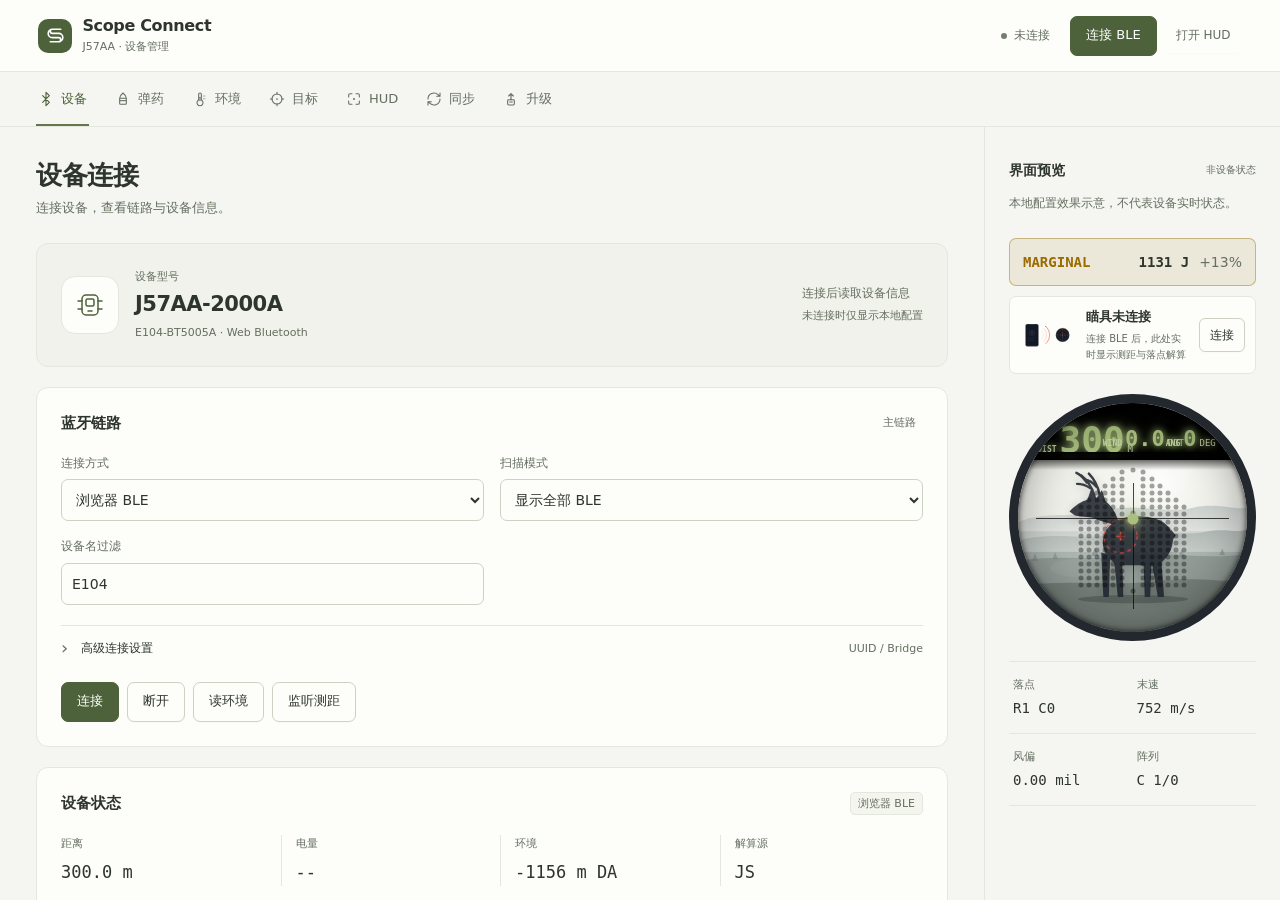
==== index.html @ 8d3eddae "[dsh] turn 283: 横幅生效了（错误直接显示在按钮上方）。再点一次确认能重复触发（手势修复的关键），然后跑回归： - 问: 动手 - 文件: src/adapters/web-blueto" ====
<!doctype html>
<html lang="zh-CN" data-theme="olive">
<head>
  <meta charset="utf-8">
  <meta name="viewport" content="width=device-width, initial-scale=1, viewport-fit=cover">
  <meta name="theme-color" content="#fdfdfa">
  <title>J57AA Scope Connect</title>
  <link rel="manifest" href="./manifest.webmanifest">
  <link rel="icon" type="image/svg+xml" href="./assets/icon.svg">
  <link rel="apple-touch-icon" href="./assets/icon-192.png">
  <link rel="stylesheet" href="./src/app.css?v=status-first-1">
  <link rel="stylesheet" href="./src/ui-refinement.css?v=inline-21">
  <link rel="stylesheet" href="./src/ui/mobile-screens.css?v=mobile-screen-05">
</head>
<body data-page="device">
  <div class="app-shell">
    <header class="topbar">
      <div class="brand-lockup">
        <span class="brand-symbol" aria-hidden="true"><svg viewBox="0 0 24 24" fill="none"><path d="M17 6H9a4 4 0 0 0 0 8h6a2 2 0 0 1 0 4H7M7 18h8a4 4 0 0 0 0-8H9a2 2 0 0 1 0-4h8" stroke="currentColor" stroke-width="1.6" stroke-linecap="round"/></svg></span>
        <div class="brand-block"><h1>Scope Connect</h1><span class="brand-kicker">J57AA · 设备管理</span></div>
      </div>

      <div class="top-status" aria-live="polite">
        <span class="status-dot" id="status-dot"></span>
        <span id="connection-label">未连接</span>
      </div>

      <div class="top-actions">
        <button class="btn primary" id="btn-connect" type="button">连接 BLE</button>
        <button class="btn compact" id="btn-open-hud" type="button">打开 HUD</button>
      </div>
    </header>

    <main class="app-layout">
      <nav class="flow-rail" aria-label="配置流程">
        <div class="rail-title">工作空间 <span>J57AA</span></div>
        <div class="step-list" id="step-list"></div>
        <div class="rail-footer"><span class="rail-footer-mark" aria-hidden="true">SC</span><div><strong>Scope Connect</strong><span>设备配置 · 浏览器直连</span></div></div>
      </nav>

      <section class="workspace" aria-label="配置工作区">
        <div class="workspace-head">
          <div>
            <span class="section-kicker" id="section-kicker">DEVICE</span>
            <h2 id="section-title">设备连接</h2>
            <p class="section-description" id="section-description">连接你的设备，从这里开始。</p>
          </div>
          <div class="profile-strip">
            <span class="profile-caption">当前配置</span>
            <select id="profile-select" aria-label="当前弹药 Profile"></select>
            <button class="btn compact" id="btn-new-profile" type="button">新建</button>
            <button class="btn compact" id="btn-save-profile" type="button">保存</button>
          </div>
        </div>

        <!-- ============ 设备 ============ -->
        <div class="section-panel active" data-panel="device">
          <div class="device-overview">
            <span class="device-symbol" aria-hidden="true"><svg viewBox="0 0 32 32" fill="none"><rect x="8" y="6" width="16" height="20" rx="4" stroke="currentColor" stroke-width="1.5"/><rect x="12" y="10" width="8" height="7" rx="1.5" stroke="currentColor" stroke-width="1.5"/><path d="M14 22h4M4 12h4m-4 8h4m16-8h4m-4 8h4" stroke="currentColor" stroke-width="1.5" stroke-linecap="round"/></svg></span>
            <div class="device-identity"><span class="eyebrow">设备型号</span><h3>J57AA-2000A</h3><p>E104-BT5005A · Web Bluetooth</p></div>
            <p class="device-local-note">连接后读取设备信息<br><span>未连接时仅显示本地配置</span></p>
          </div>

          <div class="field-band connection-panel">
            <div class="band-head">
              <h3>蓝牙链路</h3>
              <span class="source-pill live">主链路</span>
            </div>
            <div class="form-grid">
              <label>
                <span>连接方式</span>
                <select data-bind="connection.mode">
                  <option value="web-bluetooth">浏览器 BLE</option>
                  <option value="local-bridge">上位机 Bridge</option>
                </select>
              </label>
              <label>
                <span>扫描模式</span>
                <select data-bind="connection.scanMode">
                  <option value="all">显示全部 BLE</option>
                  <option value="name">只按设备名</option>
                  <option value="service">按服务 UUID</option>
                </select>
              </label>
              <label>
                <span>设备名过滤</span>
                <input data-bind="connection.namePrefix" type="text" spellcheck="false">
              </label>
            </div>
            <details class="connection-advanced" id="connection-advanced">
              <summary><span>高级连接设置</span><span class="details-hint">UUID / Bridge</span></summary>
              <p class="field-help">默认参数适用于当前设备；仅在确认配置不同后修改。</p>
              <div class="form-grid">
              <label>
                <span>Service UUID</span>
                <input data-bind="connection.serviceUuid" type="text" spellcheck="false">
              </label>
              <label>
                <span>Notify/RX UUID</span>
                <input data-bind="connection.rxUuid" type="text" spellcheck="false">
              </label>
              <label>
                <span>Write/TX UUID</span>
                <input data-bind="connection.txUuid" type="text" spellcheck="false">
              </label>
              <label>
                <span>Bridge 地址</span>
                <input data-bind="connection.bridgeBase" type="text" spellcheck="false">
              </label>
              </div>
            </details>
            <p class="conn-banner" id="conn-banner" role="status" aria-live="polite" hidden></p>
            <div class="action-row">
              <button class="btn primary" id="btn-connect-panel" type="button">连接</button>
              <button class="btn" id="btn-disconnect" type="button">断开</button>
              <button class="btn" id="btn-read-env" type="button">读环境</button>
              <button class="btn" id="btn-listen-range" type="button">监听测距</button>
            </div>
          </div>

          <div class="field-band">
            <div class="band-head">
              <h3>设备状态</h3>
              <span class="source-pill" id="adapter-label">未选择</span>
            </div>
            <div class="metric-grid">
              <div class="metric"><span>距离</span><strong id="metric-range">-- m</strong></div>
              <div class="metric"><span>电量</span><strong id="metric-battery">--</strong></div>
              <div class="metric"><span>环境</span><strong id="metric-env">手动</strong></div>
              <div class="metric"><span>解算源</span><strong id="metric-solver">JS</strong></div>
            </div>
          </div>
        </div>

        <!-- ============ 弹药 ============ -->
        <div class="section-panel" data-panel="profile">
          <div class="field-band">
            <div class="band-head">
              <h3>弹药 Profile</h3>
              <span class="source-pill manual">本地管理</span>
            </div>
            <div class="preset-row">
              <select id="ammo-preset" aria-label="常用弹种预设">
                <option value="">选择常用弹种</option>
              </select>
              <button class="btn compact" id="btn-delete-profile" type="button">删除</button>
              <button class="btn compact" id="btn-export-profile" type="button">导出</button>
              <label class="btn compact file-btn">
                导入
                <input id="import-profile" type="file" accept="application/json">
              </label>
            </div>
            <div class="profile-info" id="profile-info"></div>
            <div class="form-grid">
              <label><span>Profile 名称</span><input data-bind="profile.name" type="text"></label>
              <label><span>弹药/弹头</span><input data-bind="profile.ammo" type="text"></label>
              <label><span>弹道模型</span><select data-bind="profile.model"><option>G1</option><option>G2</option><option>GA</option><option>G5</option><option>G6</option><option>G7</option><option>G8</option><option>GL</option></select></label>
              <label><span>BC</span><input data-bind="profile.bc" data-number type="number" step="0.001" min="0.05"></label>
              <label><span>初速 m/s</span><input data-bind="profile.velocity_ms" data-number type="number" step="1" min="100"></label>
              <label><span>弹头重量 g</span><input data-bind="profile.bullet_weight_g" data-number type="number" step="0.01" min="0.5"></label>
              <label><span>镜高 mm</span><input data-bind="profile.baseline_mm" data-number type="number" step="1" min="0"></label>
              <label><span>归零距离 m</span><input data-bind="profile.zero_range_m" data-number type="number" step="5" min="25"></label>
              <label><span>SCI 最低能量 J</span><input data-bind="profile.min_energy_j" data-number type="number" step="50" min="0"></label>
            </div>
          </div>
        </div>

        <!-- ============ 环境 ============ -->
        <div class="section-panel" data-panel="environment">
          <div class="field-band">
            <div class="band-head">
              <h3>环境 / 传感器</h3>
              <span class="source-pill live">BMP388 / SHT40</span>
            </div>
            <div class="form-grid env-grid">
              <label><span>海拔 m</span><input data-bind="environment.altitude_m" data-number type="number" step="1"></label>
              <label><span>温度 C</span><input data-bind="environment.temp_c" data-number type="number" step="0.5"></label>
              <label><span>湿度 %</span><input data-bind="environment.humidity_pct" data-number type="number" step="1" min="0" max="100"></label>
              <label><span>气压 Pa</span><input data-bind="environment.pressure_pa" data-number type="number" step="10"></label>
            </div>
            <div class="action-row">
              <button class="btn primary" id="btn-read-env-panel" type="button">从瞄具读取</button>
              <button class="btn" id="btn-reset-env" type="button">标准大气</button>
            </div>
          </div>
        </div>

        <!-- ============ 目标 ============ -->
        <div class="section-panel" data-panel="target">
          <div class="field-band">
            <div class="band-head">
              <h3>目标 / Shotcall</h3>
              <span class="source-pill manual">现场输入</span>
            </div>
            <div class="form-grid">
              <label>
                <span>目标类型</span>
                <select data-bind="target.type">
                  <option value="deer">鹿</option>
                  <option value="sheep">羊</option>
                  <option value="boar">野猪</option>
                  <option value="steel">钢靶</option>
                </select>
              </label>
              <label>
                <span>姿态</span>
                <select data-bind="target.pose">
                  <option value="broadside">侧身</option>
                  <option value="quartering">斜侧</option>
                  <option value="frontal">正面</option>
                </select>
              </label>
              <label><span>目标宽度 m</span><input data-bind="target.width_m" data-number type="number" step="0.05" min="0.1"></label>
              <label><span>SCI 最低能量 J</span><input data-bind="profile.min_energy_j" data-number type="number" step="50" min="0"></label>
              <label><span>测距 m</span><input data-bind="target.range_m" data-number type="number" step="1" min="5"></label>
              <label><span>射角 deg</span><input data-bind="target.angle_deg" data-number type="number" step="1" min="-60" max="60"></label>
              <label><span>横风 m/s</span><input data-bind="target.cross_wind_ms" data-number type="number" step="0.1"></label>
              <label><span>纵风 m/s</span><input data-bind="target.head_wind_ms" data-number type="number" step="0.1"></label>
              <label><span>倍率 x</span><input data-bind="hud.zoom_x" data-number type="number" step="1" min="4" max="20"></label>
            </div>
            <div class="range-stack">
              <label><span>测距</span><input data-bind="target.range_m" data-number type="range" min="5" max="2000" step="5"></label>
              <label><span>倍率</span><input data-bind="hud.zoom_x" data-number type="range" min="4" max="20" step="1"></label>
              <label><span>横风</span><input data-bind="target.cross_wind_ms" data-number type="range" min="-20" max="20" step="0.5"></label>
            </div>
          </div>
        </div>

        <!-- ============ HUD ============ -->
        <div class="section-panel" data-panel="hud">
          <div class="field-band">
            <div class="band-head">
              <h3>HUD 分区</h3>
              <span class="source-pill manual">最多 10 区</span>
            </div>
            <div class="toggle-grid" id="hud-zone-toggles"></div>
            <div class="form-grid small-grid">
              <label><span>单位</span><select data-bind="hud.units"><option value="metric">公制</option><option value="imperial">英制</option></select></label>
              <label><span>DIST/WIND 互换</span><select data-bind="hud.swapRangeWind"><option value="false">关闭</option><option value="true">开启</option></select></label>
              <label><span>最小阵列距离 m</span><input data-bind="hud.reticle_min_range_m" data-number type="number" step="10"></label>
              <label><span>最大阵列距离 m</span><input data-bind="hud.reticle_max_range_m" data-number type="number" step="10"></label>
              <label><span>10x 每行 mil</span><input data-bind="hud.reticle_mil_per_row_at_10x" data-number type="number" step="0.01"></label>
              <label><span>阵列行数</span><input data-bind="hud.reticle_rows" data-number type="number" step="1"></label>
              <label><span>界面主题</span>
                <select id="theme-select">
                  <option value="olive">卡其·军绿</option>
                  <option value="light">亮白·深蓝</option>
                  <option value="graphite">亮白·石墨</option>
                  <option value="teal">浅灰·青绿</option>
                  <option value="warm">米白·猎橙</option>
                  <option value="red">战术红（深色）</option>
                  <option value="nv">夜视绿（深色）</option>
                  <option value="cyan">科技青（深色）</option>
                  <option value="amber">猎场琥珀（深色）</option>
                </select>
              </label>
            </div>
          </div>
        </div>

        <!-- ============ 同步 ============ -->
        <div class="section-panel" data-panel="sync">
          <div class="field-band">
            <div class="band-head">
              <h3>弹道算法验证</h3>
              <span class="source-pill live">py-ballisticcalc 2.2.10</span>
            </div>
            <div class="validation-grid">
              <div>
                <strong>1. 参考表</strong>
                <span>用开源 3DoF 库生成 golden table：drop、wind、TOF、末速、能量。</span>
              </div>
              <div>
                <strong>2. 固件回归</strong>
                <span>同一输入喂给固件 C，允许误差按距离分档，超过阈值必须查模型/单位。</span>
              </div>
              <div>
                <strong>3. 靶场校准</strong>
                <span>实测初速、镜高、归零、100-800m 靶纸落点，反校 BC/初速。</span>
              </div>
              <div>
                <strong>4. HUD 验收</strong>
                <span>确认阵列行列、红点位置、NO SHOT X、TOO FAR/ZOOM OUT 和能量阈值一致。</span>
              </div>
            </div>
            <div class="validation-note">
              当前网页 JS 是交互预览解算，不作为最终认证。2000m 需选择 .375/.408/.50 等 ELR Profile，并使用 ELR 阵列参数；正式判定以 py-ballisticcalc 参考表、固件 C 输出和实测靶纸三方闭环为准。
            </div>
          </div>
          <div class="field-band">
            <div class="band-head">
              <h3>同步 DOPE</h3>
              <span class="source-pill pending">固件写入命令待定</span>
            </div>
            <div class="sync-summary" id="sync-summary"></div>
            <div class="action-row">
              <button class="btn primary" id="btn-sync-profile" type="button">同步到瞄具</button>
              <button class="btn" id="btn-solve-device" type="button">设备解算</button>
              <button class="btn" id="btn-solve-local" type="button">本地 C 校验</button>
            </div>
          </div>
          <div class="field-band">
            <div class="band-head">
              <h3>日志</h3>
              <button class="btn compact" id="btn-clear-log" type="button">清空</button>
            </div>
            <div class="log-box" id="log-box"></div>
          </div>
        </div>
        <!-- ============ 升级 ============ -->
        <div class="section-panel" data-panel="upgrade">
          <div class="ota-intro"><span class="ota-intro-badge"><svg aria-hidden="true"><use href="#i-upgrade"/></svg>尚未真机验收</span><p>W515 主控与 N32 副板 APP 均可升级；副板经主控代理通道。</p></div>
          <div class="ota-console">
          <div class="ota-page-title"><strong>固件升级</strong><span>先检测双板，再选固件确认</span></div>
          <div class="ota-targetbar">
            <span class="ota-tb-label">升级对象</span>
            <div class="ota-target-row">
              <label class="ota-target selected" id="ota-target-w515">
                <input type="radio" name="ota-target" value="w515" checked>
                <strong>W515 主控</strong>
                <span>App / Boot</span>
              </label>
              <label class="ota-target" id="ota-target-n32">
                <input type="radio" name="ota-target" value="n32">
                <strong>N32 测距板</strong>
                <span>经主控代理</span>
              </label>
            </div>
            <span class="ota-tb-hint" id="ota-target-hint">主控板 App/Boot</span>
            <div class="ota-probe-row">
              <button class="btn primary" id="ota-query-status" type="button"><svg aria-hidden="true"><use href="#i-sync"/></svg>检测双板状态</button>
              <label class="ota-scope"><span>对象</span><select id="ota-probe-scope">
                <option value="both" selected>双板</option>
                <option value="main">仅主控</option>
                <option value="slave">仅副板(信息)</option>
              </select></label>
            </div>
          </div>
          <div class="ota-cards" aria-live="polite">
            <section class="ota-upgrade-card" id="ota-device-card" data-target="w515">
              <div class="ota-card-head">
                <span class="ota-card-label">当前设备</span>
                <strong id="ota-main-mode" class="ota-mode-badge ota-dev-only" data-dev="w515">未检测</strong>
                <strong id="ota-slave-mode" class="ota-mode-badge ota-dev-only" data-dev="n32">未检测</strong>
              </div>
              <div class="ota-dev-fields" data-dev="w515">
                <div class="ota-dev-hero">
                  <div class="ota-card-model" id="ota-main-model">--</div>
                  <div class="ota-card-vers" id="ota-main-vers" hidden></div>
                  <p class="ota-card-id" id="ota-main-info">等待主控身份与地址信息</p>
                </div>
                <div class="ota-card-footer"><span>Boot<b id="ota-main-boot">--</b></span><span>APP 大小<b id="ota-main-size">--</b></span><span>APP CRC<b id="ota-main-crc">--</b></span></div>
              </div>
              <div class="ota-dev-fields" data-dev="n32">
                <div class="ota-dev-hero">
                  <div class="ota-card-model" id="ota-slave-model">--</div>
                  <div class="ota-card-vers" id="ota-slave-vers" hidden></div>
                  <p class="ota-card-id" id="ota-slave-info">等待副板自身应答</p>
                </div>
                <div class="ota-card-footer"><span>Boot<b id="ota-slave-boot">--</b></span><span>APP 大小<b id="ota-slave-size">--</b></span><span>APP CRC<b id="ota-slave-crc">--</b></span></div>
              </div>
            </section>
            <div class="ota-card-arrow">→</div>
            <section class="ota-upgrade-card ota-fw-card">
              <div class="ota-card-head">
                <span class="ota-card-label">目标固件</span>
                <button class="ota-online-open" id="ota-online-open" type="button">在线固件库</button>
              </div>
              <div class="ota-file-row">
                <label class="ota-file-btn ota-dropzone" id="ota-dropzone">
                  <span class="ota-drop-icon">↑</span>
                  <strong>点击选择或拖入固件</strong>
                  <span>.bin / .hex · 本地文件</span>
                  <input id="ota-firmware-file" type="file" accept=".bin,.hex">
                </label>
                <div class="ota-fw-hero" id="ota-fw-hero" hidden>
                  <div class="ota-fw-name" id="ota-fw-name">--</div>
                  <div class="ota-card-vers"><span class="ver-pill"><span class="k">目标版本</span><b id="ota-fw-version">--</b></span></div>
                  <p class="ota-file-meta" id="ota-file-meta"></p>
                  <label class="ota-reselect" for="ota-firmware-file">重新选择本地文件</label>
                </div>
              </div>
              <div class="ota-card-footer"><span>目标<b id="ota-fw-target">--</b></span><span>大小<b id="ota-fw-size">--</b></span><span>CRC<b id="ota-fw-crc">--</b></span></div>
              <dialog class="ota-online-dialog" id="ota-online-dialog" aria-labelledby="ota-online-title">
                <div class="ota-dialog-head">
                  <div><strong id="ota-online-title">在线固件库</strong><span>选择后自动回填目标固件</span></div>
                  <button class="ota-dialog-close" id="ota-online-close" type="button" aria-label="关闭">×</button>
                </div>
                <div class="ota-dialog-tools"><span>官方清单 · SHA-256 核验</span><button class="btn compact" id="ota-online-refresh" type="button">刷新清单</button></div>
                <div class="ota-online-list" id="ota-online-list"><span class="ota-online-empty">加载中…</span></div>
              </dialog>
            </section>
          </div>
          <div class="ota-version-compare" id="ota-version-compare" hidden></div>
          <p class="ota-route-summary">代理通道 <strong id="ota-proxy-state">未检测</strong><span id="ota-state-time">尚无有效状态</span></p>
          <details class="transfer-details" id="ota-transfer-details" open>
            <summary>传输与校验参数<span>流式窗口核对</span></summary>
            <div class="form-grid small-grid">
              <label><span>传输档位</span><select id="ota-preset">
                <option value="fast" selected>快 · 180B / 间隔4ms（默认）</option>
                <option value="steady">稳 · 180B / 间隔25ms（断链保守）</option>
                <option value="custom">自定义</option>
              </select></label>
              <label><span>写入校验</span><input type="text" value="窗口核对 + CRC + APP 回应确认" disabled></label>
            </div>
            <div class="form-grid small-grid" id="ota-tuning-custom" style="display:none">
              <label><span>数据块(40-224B)</span><input type="number" id="ota-tuning-chunk" min="40" max="224" step="4" value="180"></label>
              <label><span>窗口(1-64包)</span><input type="number" id="ota-tuning-window" min="1" max="64" step="1" value="16"></label>
              <label><span>包间隔(0-200ms)</span><input type="number" id="ota-tuning-gap" min="0" max="200" step="1" value="25"></label>
              <label><span>GATT分片(20-244B)</span><input type="number" id="ota-tuning-gatt" min="20" max="244" step="1" value="244"></label>
              <label><span>RAW空闲(500-30000ms)</span><input type="number" id="ota-tuning-rawidle" min="500" max="30000" step="100" value="2000"></label>
              <label><span>代理总时长(10-900s)</span><input type="number" id="ota-tuning-total" min="10000" max="900000" step="1000" value="300000"></label>
              <label><span>代理空闲(1-300s)</span><input type="number" id="ota-tuning-proxyidle" min="1000" max="300000" step="100" value="5000"></label>
            </div>
          </details>
          <label class="ota-check" id="ota-main-only-row" hidden><input type="checkbox" id="ota-main-only">副板状态未确认；我已查看原因，仅恢复 W515 主控 APP</label>
          <p class="ota-notice">仅支持匹配的固件；请保持稳定供电、亮屏、页面前台。失败不自动重发擦写。</p>
          </div>

          <div class="field-band" id="ota-progress-band" style="display:none">
            <div class="band-head">
              <h3>升级进度</h3>
              <span class="source-pill pending" id="ota-stage-label">待开始</span>
            </div>
            <div class="ota-stage-list" id="ota-stage-list"></div>
            <div class="ota-progress-bar"><div class="ota-progress-fill" id="ota-progress-fill"></div></div>
            <div class="ota-stats">
              <div><span>进度</span><strong id="ota-stat-progress">0%</strong></div>
              <div><span>速度</span><strong id="ota-stat-speed">-- B/s</strong></div>
              <div><span>包</span><strong id="ota-stat-packets">--/--</strong></div>
              <div><span>档位</span><strong id="ota-stat-mode">--</strong></div>
              <div><span>耗时</span><strong id="ota-stat-elapsed">--</strong></div>
            </div>
          </div>

          <section class="ota-dock" aria-label="升级确认区">
            <div class="dock-heading"><span class="step-number" aria-hidden="true">03</span><div><h3>确认与执行</h3><p class="ota-notice" id="ota-gate-reason" role="status">第一步：检测主控与副板状态</p></div></div>
            <div class="action-row">
              <label class="btn" for="ota-firmware-file" style="cursor:pointer">📁 选择固件</label>
              <button class="btn primary" id="ota-start" type="button" disabled>确认并升级主控</button>
              <button class="btn" id="ota-abort" type="button" disabled>中止</button>
            </div>
          </section>
          <p class="ota-feedback" id="ota-feedback" role="status" aria-live="polite" hidden></p>
          <details class="field-band ota-log-panel" id="ota-log-details">
            <summary>操作日志<span>检测、校验与升级记录</span></summary>
            <div class="ota-log-tools"><button class="btn compact" id="ota-clear-log" type="button">清空</button></div>
            <div class="log-box ota-log" id="ota-log-box"></div>
          </details>
        </div>
      </section>

      <aside class="preview-rail" aria-label="瞄具预览" data-expanded="false">
        <div class="preview-heading"><div><span class="hero-eyebrow">VISUAL PREVIEW</span><h3>界面预览</h3></div><button class="btn compact" id="btn-preview-toggle" type="button" aria-expanded="false" aria-controls="preview-content">展开预览</button><span class="preview-desktop-label">非设备状态</span></div>
        <div id="preview-content">
        <p class="preview-disclaimer">本地配置效果示意，不代表设备实时状态。</p>
        <div class="solve-strip" id="solve-strip">
          <span id="shot-state">WAIT</span>
          <strong id="shot-energy">-- J</strong>
          <em id="shot-margin">--</em>
        </div>

        <div class="connect-hint" id="connect-hint">
          <img src="./assets/empty-connect.svg?v=status-first-1" alt="">
          <div>
            <strong>瞄具未连接</strong>
            <span>连接 BLE 后，此处实时显示测距与落点解算</span>
          </div>
          <button class="btn compact" id="btn-hint-connect" type="button">连接</button>
        </div>

        <div class="scope-preview">
          <div class="scope-hud-top" id="preview-hud-top">
            <div class="hud-cell primary"><span id="hud-primary-label">DIST</span><strong id="hud-primary-value">--</strong><em id="hud-primary-unit">M</em></div>
            <div class="hud-cell"><span id="hud-secondary-label">WIND</span><strong id="hud-secondary-value">--</strong><em id="hud-secondary-unit">DOT</em></div>
            <div class="hud-cell"><span>ANG</span><strong id="hud-angle">0</strong><em>DEG</em></div>
          </div>

          <div class="target-shape target-deer" id="preview-target">
            <img id="target-img" src="./assets/targets/deer.svg?v=status-first-1" alt="">
          </div>

          <div class="reticle-cross horizontal"></div>
          <div class="reticle-cross vertical"></div>
          <div class="reticle-dots" id="reticle-dots"></div>
          <div class="aim-dot" id="aim-dot"></div>
          <div class="shot-x" id="shot-x">X</div>
          <div class="hud-fault" id="hud-fault"></div>
        </div>

        <div class="preview-metrics">
          <div><span>落点</span><strong id="metric-aim">--</strong></div>
          <div><span>末速</span><strong id="metric-velocity">-- m/s</strong></div>
          <div><span>风偏</span><strong id="metric-windage">-- mil</strong></div>
          <div><span>阵列</span><strong id="metric-reticle">--</strong></div>
        </div>
        </div>
      </aside>
    </main>

    <nav class="mobile-tabs" id="mobile-tabs" aria-label="移动端导航"></nav>
  </div>

  <!-- ============ SVG 符号库（currentColor / 主题变量驱动） ============ -->
  <svg width="0" height="0" style="position:absolute" aria-hidden="true">
    <defs>
      <filter id="dglow" x="-80%" y="-80%" width="260%" height="260%">
        <feGaussianBlur stdDeviation="1.4" result="b"/>
        <feMerge><feMergeNode in="b"/><feMergeNode in="SourceGraphic"/></feMerge>
      </filter>
      <symbol id="sym-logo" viewBox="0 0 48 48">
        <circle cx="24" cy="24" r="20" fill="none" stroke="currentColor" stroke-width="1.6" opacity=".92"/>
        <path d="M24 4 A20 20 0 0 1 41.3 14" fill="none" stroke="var(--accent)" stroke-width="2.6" stroke-linecap="round" filter="url(#dglow)"/>
        <circle cx="24" cy="24" r="14.5" fill="none" stroke="currentColor" stroke-width=".8" opacity=".32"/>
        <path d="M24 2.8v3.4M24 41.8v3.4M2.8 24h3.4M41.8 24h3.4" stroke="currentColor" stroke-width="1.2" opacity=".55"/>
        <path d="M9.9 9.9l1.8 1.8M36.3 36.3l1.8 1.8M38.1 9.9l-1.8 1.8M11.7 36.3l-1.8 1.8" stroke="currentColor" stroke-width=".9" opacity=".3"/>
        <path d="M24 10.5v6.5M24 31v6.5M10.5 24h6.5M31 24h6.5" stroke="currentColor" stroke-width="1.3" opacity=".85"/>
        <circle cx="24" cy="24" r="2.6" fill="var(--accent-hot)" filter="url(#dglow)"/>
      </symbol>
      <symbol id="i-device" viewBox="0 0 24 24">
        <path d="m7 7 10 10-5 5V2l5 5L7 17" fill="none" stroke="currentColor" stroke-width="1.7" stroke-linecap="round" stroke-linejoin="round"/>
      </symbol>
      <symbol id="i-profile" viewBox="0 0 24 24">
        <rect x="7" y="11" width="10" height="9" rx="1.2" fill="none" stroke="currentColor" stroke-width="1.6"/>
        <path d="M7 11c0-3 2-5.6 5-8 3 2.4 5 5 5 8" fill="none" stroke="currentColor" stroke-width="1.6" stroke-linecap="round" stroke-linejoin="round"/>
        <path d="M7 14.5h10" fill="none" stroke="currentColor" stroke-width="1.6"/>
      </symbol>
      <symbol id="i-environment" viewBox="0 0 24 24">
        <path d="M10 5a2 2 0 0 1 4 0v8.5a4.5 4.5 0 1 1-4 0Z" fill="none" stroke="currentColor" stroke-width="1.6" stroke-linecap="round"/>
        <path d="M12 9.5v5" fill="none" stroke="currentColor" stroke-width="1.6" stroke-linecap="round"/>
        <path d="M17 7.5h2.5M17 11.5h2.5" fill="none" stroke="currentColor" stroke-width="1.6" opacity=".55" stroke-linecap="round"/>
      </symbol>
      <symbol id="i-target" viewBox="0 0 24 24">
        <circle cx="12" cy="12" r="7.5" fill="none" stroke="currentColor" stroke-width="1.6"/>
        <path d="M12 2v3M12 19v3M2 12h3M19 12h3" fill="none" stroke="currentColor" stroke-width="1.6" stroke-linecap="round"/>
        <circle cx="12" cy="12" r="1.3" fill="currentColor"/>
      </symbol>
      <symbol id="i-hud" viewBox="0 0 24 24">
        <path d="M4 9V6a2 2 0 0 1 2-2h3M15 4h3a2 2 0 0 1 2 2v3M20 15v3a2 2 0 0 1-2 2h-3M9 20H6a2 2 0 0 1-2-2v-3" fill="none" stroke="currentColor" stroke-width="1.6" stroke-linecap="round" stroke-linejoin="round"/>
        <circle cx="12" cy="12" r="1.5" fill="currentColor"/>
      </symbol>
      <symbol id="i-sync" viewBox="0 0 24 24">
        <path d="M3 12a9 9 0 0 1 15-6.7L21 8M21 3v5h-5M21 12a9 9 0 0 1-15 6.7L3 16M3 21v-5h5" fill="none" stroke="currentColor" stroke-width="1.6" stroke-linecap="round" stroke-linejoin="round"/>
      </symbol>
      <symbol id="i-upgrade" viewBox="0 0 24 24">
        <rect x="7" y="13" width="10" height="8" rx="1.4" fill="none" stroke="currentColor" stroke-width="1.6"/>
        <path d="M12 13V4M8.5 7.5 12 4l3.5 3.5" fill="none" stroke="currentColor" stroke-width="1.7" stroke-linecap="round" stroke-linejoin="round"/>
        <path d="M10 16.5h4" stroke="currentColor" stroke-width="1.6" stroke-linecap="round"/>
      </symbol>
    </defs>
  </svg>

  <script>
    // ===== 主题切换（独立于 App 逻辑，记忆 + 移动端浏览器栏变色）=====
    (function () {
      var map = {
        olive: "#fdfdfa", light: "#eef1f5", graphite: "#f4f5f7", teal: "#ecf2f1", warm: "#faf6f0",
        red: "#07090d", nv: "#040906", cyan: "#05080f", amber: "#0b0805"
      };
      var root = document.documentElement;
      var meta = document.querySelector('meta[name="theme-color"]');
      function apply(t) {
        if (!map[t]) t = "olive";
        root.dataset.theme = t;
        if (meta) meta.content = map[t];
        var sel = document.getElementById("theme-select");
        if (sel) sel.value = t;
        try { localStorage.setItem("app-theme", t); } catch (e) {}
      }
      var saved = "olive";
      try { saved = localStorage.getItem("app-theme") || "olive"; } catch (e) {}
      apply(saved);
      document.addEventListener("change", function (ev) {
        if (ev.target && ev.target.id === "theme-select") apply(ev.target.value);
      });
    })();
  </script>
  <script type="module" src="./src/app.js?v=ui6-11"></script>
</body>
</html>
---- src/app.css ----
/* ============================================================
   J57AA Scope Connect · v3 响应式 UI
   默认主题：卡其·军绿（olive）· 9 主题可切换
   ============================================================ */

/* ============ 主题调色板 ============ */
:root {
  color-scheme: light;
  --mono: Consolas, "Cascadia Mono", monospace;
  --ok: #2f7d3f; --warn: #9a6b00;
  --radius: 14px;
}
[data-theme="olive"] {
  --bg: #f0efe6; --tint: rgba(107,125,79,.06);
  --panel: #fbfbf6; --card: #fbfbf6; --card2: #f2f1e8;
  --line: rgba(50,52,30,.10); --line2: rgba(50,52,30,.18);
  --text: #23261a; --muted: #5f6650; --dim: #9aa08a;
  --accent: #6b7d4f; --accent-hot: #7d9160; --accent-deep: #4c5a36;
  --accent-soft: rgba(107,125,79,.10); --accent-line: rgba(107,125,79,.45);
  --hud: #a9c07e;
  --ok: #2f7d3f; --warn: #9a6b00;
}
[data-theme="light"] {
  --bg: #eef1f5; --tint: rgba(31,94,255,.05);
  --panel: #ffffff; --card: #ffffff; --card2: #f6f8fb;
  --line: rgba(18,30,50,.10); --line2: rgba(18,30,50,.18);
  --text: #17202e; --muted: #5c6b80; --dim: #93a0b3;
  --accent: #1f5eff; --accent-hot: #3d7bff; --accent-deep: #123eb8;
  --accent-soft: rgba(31,94,255,.08); --accent-line: rgba(31,94,255,.4);
  --hud: #3d7bff;
  --ok: #14953f; --warn: #b87500;
}
[data-theme="graphite"] {
  --bg: #f4f5f7; --tint: rgba(20,24,32,.04);
  --panel: #ffffff; --card: #ffffff; --card2: #f4f5f8;
  --line: rgba(20,24,32,.10); --line2: rgba(20,24,32,.20);
  --text: #171a20; --muted: #565e6c; --dim: #9aa1ad;
  --accent: #20242c; --accent-hot: #3a4150; --accent-deep: #14171e;
  --accent-soft: rgba(32,36,44,.07); --accent-line: rgba(32,36,44,.45);
  --hud: #e8ebf2;
  --ok: #14953f; --warn: #b87500;
}
[data-theme="teal"] {
  --bg: #ecf2f1; --tint: rgba(13,148,136,.05);
  --panel: #ffffff; --card: #ffffff; --card2: #f2f7f6;
  --line: rgba(10,40,36,.10); --line2: rgba(10,40,36,.18);
  --text: #12211e; --muted: #52706a; --dim: #90a5a0;
  --accent: #0d9488; --accent-hot: #14b8a6; --accent-deep: #0b6b62;
  --accent-soft: rgba(13,148,136,.09); --accent-line: rgba(13,148,136,.42);
  --hud: #2dd4bf;
  --ok: #14953f; --warn: #b87500;
}
[data-theme="warm"] {
  --bg: #faf6f0; --tint: rgba(232,102,44,.05);
  --panel: #fffefd; --card: #fffefd; --card2: #f7f0e6;
  --line: rgba(60,40,20,.10); --line2: rgba(60,40,20,.18);
  --text: #241c12; --muted: #6f6455; --dim: #a89c8a;
  --accent: #e8662c; --accent-hot: #f07a3e; --accent-deep: #b34a17;
  --accent-soft: rgba(232,102,44,.09); --accent-line: rgba(232,102,44,.42);
  --hud: #ff8a4d;
  --ok: #14953f; --warn: #a86200;
}
[data-theme="red"] {
  --bg: #07090d; --tint: rgba(232,69,60,.06);
  --panel: #0d1118; --card: #10151d; --card2: #141b25;
  --line: rgba(255,255,255,.09); --line2: rgba(255,255,255,.16);
  --text: #e7ebf2; --muted: #8792a3; --dim: #596575;
  --accent: #e8453c; --accent-hot: #ff5040; --accent-deep: #c5261d;
  --accent-soft: rgba(232,69,60,.11); --accent-line: rgba(232,69,60,.45);
  --hud: #ff5040;
  --ok: #22c55e; --warn: #f59e0b;
}
[data-theme="nv"] {
  --bg: #040906; --tint: rgba(0,255,150,.05);
  --panel: #08120c; --card: #0a1610; --card2: #0e1c14;
  --line: rgba(140,255,200,.10); --line2: rgba(140,255,200,.18);
  --text: #e9f6ee; --muted: #86a897; --dim: #4e6a5b;
  --accent: #00e589; --accent-hot: #4dffb0; --accent-deep: #008f56;
  --accent-soft: rgba(0,229,137,.10); --accent-line: rgba(0,229,137,.45);
  --hud: #4dffb0;
  --ok: #22c55e; --warn: #f59e0b;
}
[data-theme="cyan"] {
  --bg: #05080f; --tint: rgba(56,200,255,.06);
  --panel: #0a0f1a; --card: #0d1420; --card2: #111a2a;
  --line: rgba(160,220,255,.10); --line2: rgba(160,220,255,.18);
  --text: #e9eef6; --muted: #8497ad; --dim: #4d5e73;
  --accent: #38c8ff; --accent-hot: #6fdcff; --accent-deep: #0d7fc4;
  --accent-soft: rgba(56,200,255,.10); --accent-line: rgba(56,200,255,.45);
  --hud: #6fdcff;
  --ok: #22c55e; --warn: #f59e0b;
}
[data-theme="amber"] {
  --bg: #0b0805; --tint: rgba(255,171,46,.06);
  --panel: #140e07; --card: #181109; --card2: #1e160c;
  --line: rgba(255,214,150,.10); --line2: rgba(255,214,150,.18);
  --text: #f4ede3; --muted: #a89a82; --dim: #6a5f4d;
  --accent: #ffab2e; --accent-hot: #ffc45e; --accent-deep: #b06a00;
  --accent-soft: rgba(255,171,46,.10); --accent-line: rgba(255,171,46,.45);
  --hud: #ffc45e;
  --ok: #22c55e; --warn: #f59e0b;
}

/* 深色主题 color-scheme */
[data-theme="red"], [data-theme="nv"], [data-theme="cyan"], [data-theme="amber"] { color-scheme: dark; }

/* ============ 基础 ============ */
* { box-sizing: border-box; }
html, body { height: 100%; min-height: 100%; margin: 0; }
body {
  min-height: 100dvh;
  background: radial-gradient(1100px 500px at 18% -8%, var(--tint), transparent 60%), var(--bg);
  color: var(--text);
  font-family: "Segoe UI", "PingFang SC", system-ui, sans-serif;
  transition: background .3s, color .3s;
}
button, input, select { font: inherit; }
button { -webkit-tap-highlight-color: transparent; }

.app-shell {
  height: 100vh;
  height: 100dvh;
  min-height: 100%;
  display: flex;
  flex-direction: column;
  overflow: hidden;
}

/* ============ 顶栏 ============ */
.topbar {
  min-height: 60px;
  display: flex;
  align-items: center;
  gap: 12px;
  padding: 10px 18px;
  border-bottom: 1px solid var(--line);
  background: var(--panel);
  background: color-mix(in srgb, var(--panel) 90%, transparent);
  backdrop-filter: blur(10px);
  flex-shrink: 0;
}
.brand-logo { width: 38px; height: 38px; color: var(--text); flex-shrink: 0; }
.brand-block { display: flex; flex-direction: column; gap: 2px; min-width: 200px; }
h1, h2, h3 { margin: 0; }
h1 { font-size: 16px; line-height: 1.1; }
.brand-sub, .section-kicker { color: var(--dim); font-size: 10px; font-family: var(--mono); letter-spacing: 1.5px; }
.top-status {
  margin-left: auto;
  display: flex; align-items: center; gap: 8px;
  color: var(--muted); font-size: 13px;
}
.status-dot {
  width: 9px; height: 9px; border-radius: 50%;
  background: var(--dim);
  box-shadow: 0 0 0 3px color-mix(in srgb, var(--dim) 20%, transparent);
}
.status-dot.on { background: var(--ok); box-shadow: 0 0 0 3px color-mix(in srgb, var(--ok) 18%, transparent), 0 0 12px var(--ok); }
.status-dot.working { background: var(--warn); box-shadow: 0 0 0 3px color-mix(in srgb, var(--warn) 18%, transparent); animation: dotPulse 1s ease-in-out infinite alternate; }
.status-dot.bridge { background: #3f7fd6; box-shadow: 0 0 0 3px rgba(63,127,214,.18); }
@keyframes dotPulse {
  from { box-shadow: 0 0 0 3px color-mix(in srgb, var(--warn) 15%, transparent); }
  to   { box-shadow: 0 0 0 6px color-mix(in srgb, var(--warn) 30%, transparent), 0 0 14px var(--warn); }
}
.top-actions { display: flex; gap: 8px; }

/* ============ 按钮 ============ */
.btn {
  border: 1px solid var(--line2);
  background: var(--card);
  color: var(--text);
  border-radius: 10px;
  height: 36px;
  padding: 0 14px;
  cursor: pointer;
  white-space: nowrap;
  transition: border-color .2s, background .2s, box-shadow .2s;
}
.btn:hover { border-color: var(--accent-line); }
.btn.primary {
  border-color: transparent;
  background: linear-gradient(180deg, var(--accent-hot), var(--accent-deep));
  color: #fff;
  font-weight: 700;
  box-shadow: 0 6px 18px color-mix(in srgb, var(--accent) 30%, transparent);
}
.btn.compact { height: 30px; padding: 0 10px; font-size: 12px; border-radius: 8px; }
.file-btn { display: inline-flex; align-items: center; justify-content: center; }
.file-btn input { display: none; }

/* ============ 布局 ============ */
.app-layout {
  flex: 1;
  min-height: 0;
  display: grid;
  grid-template-columns: 176px minmax(400px, 1fr) minmax(340px, 400px);
  overflow: hidden;
}

/* ---- 左侧流程栏 ---- */
.flow-rail {
  border-right: 1px solid var(--line);
  background: var(--panel);
  background: color-mix(in srgb, var(--panel) 70%, transparent);
  padding: 14px 12px;
  overflow: auto;
}
.rail-title {
  color: var(--dim);
  font-size: 10px;
  font-weight: 800;
  font-family: var(--mono);
  letter-spacing: 2px;
  margin: 2px 4px 12px;
  text-transform: uppercase;
}
.step-list { display: grid; gap: 6px; }
.step-item {
  display: grid;
  grid-template-columns: 26px 1fr;
  gap: 2px 10px;
  text-align: left;
  padding: 10px 10px;
  border: 1px solid transparent;
  border-radius: 11px;
  background: transparent;
  color: var(--muted);
  cursor: pointer;
  transition: background .2s, border-color .2s;
}
.step-item .step-icon {
  grid-row: span 2;
  width: 20px; height: 20px;
  justify-self: center;
  align-self: center;
  color: var(--dim);
  transition: color .2s;
}
.step-item strong { color: var(--text); font-size: 14px; }
.step-item em { font-style: normal; font-size: 11px; color: var(--dim); }
.step-item:hover { background: var(--accent-soft); }
.step-item.active { background: var(--accent-soft); border-color: var(--accent-line); }
.step-item.active .step-icon { color: var(--accent); filter: drop-shadow(0 0 6px color-mix(in srgb, var(--accent) 55%, transparent)); }
.step-item.active strong { color: var(--accent-deep); }

/* ---- 中间工作区 ---- */
.workspace {
  min-width: 0;
  overflow: auto;
  padding: 16px;
}
.workspace-head {
  display: flex;
  align-items: center;
  justify-content: space-between;
  gap: 12px;
  margin-bottom: 14px;
}
.workspace-head h2 { font-size: 22px; line-height: 1.2; }
.section-kicker { color: var(--accent); font-weight: 700; }
.profile-strip { display: flex; align-items: center; gap: 7px; min-width: 340px; }
.profile-strip select { flex: 1; }

.section-panel { display: none; }
.section-panel.active { display: grid; gap: 12px; }

/* ---- 卡片 ---- */
.field-band {
  border: 1px solid var(--line);
  background: linear-gradient(180deg, var(--card2), var(--card));
  border-radius: var(--radius);
  padding: 14px;
  box-shadow: 0 2px 10px rgba(30,32,20,.04);
}
.band-head {
  display: flex;
  align-items: center;
  justify-content: space-between;
  gap: 10px;
  margin-bottom: 12px;
}
.band-head h3 { font-size: 15px; }
.source-pill {
  border: 1px solid var(--line2);
  border-radius: 999px;
  padding: 3px 9px;
  font-size: 11px;
  color: var(--muted);
  white-space: nowrap;
}
.source-pill.live { color: var(--ok); border-color: color-mix(in srgb, var(--ok) 40%, transparent); }
.source-pill.manual { color: var(--warn); border-color: color-mix(in srgb, var(--warn) 40%, transparent); }
.source-pill.pending { color: #3f7fd6; border-color: rgba(63,127,214,.42); }

/* ---- Hero（设备页） ---- */
.hero {
  position: relative;
  border: 1px solid var(--line);
  border-radius: var(--radius);
  overflow: hidden;
  background: radial-gradient(140% 120% at 20% 0%, var(--card2) 0%, var(--bg) 80%);
  padding: 22px 20px;
  display: flex;
  align-items: center;
  gap: 20px;
}
.hero::before, .hero::after {
  content: ""; position: absolute; width: 20px; height: 20px;
  border: 1.5px solid var(--line2);
}
.hero::before { left: 10px; top: 10px; border-right: none; border-bottom: none; border-radius: 6px 0 0 0; }
.hero::after { right: 10px; bottom: 10px; border-left: none; border-top: none; border-radius: 0 0 6px 0; }
.hero-emblem { width: 84px; height: 84px; color: var(--text); flex-shrink: 0; filter: drop-shadow(0 0 20px color-mix(in srgb, var(--accent) 30%, transparent)); }
.hero-name { font: 700 22px var(--mono); }
.hero-sub { font: 400 10px var(--mono); color: var(--dim); letter-spacing: 2px; margin-top: 5px; }

/* ---- 表单 ---- */
.form-grid {
  display: grid;
  grid-template-columns: repeat(auto-fit, minmax(174px, 1fr));
  gap: 10px;
}
.small-grid { grid-template-columns: repeat(auto-fit, minmax(150px, 1fr)); }
.form-grid label, .range-stack label {
  display: grid;
  gap: 5px;
  min-width: 0;
}
.form-grid span, .range-stack span {
  color: var(--muted);
  font-size: 12px;
}
input, select {
  width: 100%;
  min-width: 0;
  height: 38px;
  border: 1px solid var(--line2);
  border-radius: 9px;
  background: var(--card);
  color: var(--text);
  padding: 0 10px;
  outline: none;
  transition: border-color .2s, box-shadow .2s;
}
input:focus, select:focus { border-color: var(--accent); box-shadow: 0 0 0 3px var(--accent-soft); }
input[type="range"] { padding: 0; height: 26px; accent-color: var(--accent); }

/* 环境页大数字卡片 */
.env-grid input { font: 700 20px var(--mono); height: 46px; }

.preset-row, .action-row {
  display: flex;
  gap: 8px;
  align-items: center;
  flex-wrap: wrap;
  margin-bottom: 12px;
}
.preset-row select { flex: 1; min-width: 180px; }
.action-row { margin-bottom: 0; margin-top: 12px; }

/* ---- Profile 信息卡 ---- */
.profile-info {
  border: 1px solid var(--line);
  border-radius: 11px;
  background: var(--card2);
  padding: 12px;
  margin-bottom: 12px;
  display: grid;
  grid-template-columns: minmax(0, 1fr) minmax(220px, .8fr);
  gap: 10px;
}
.profile-info-main { display: grid; gap: 5px; min-width: 0; }
.profile-info-main span { color: var(--accent); font-size: 11px; font-weight: 800; font-family: var(--mono); letter-spacing: 1px; }
.profile-info-main strong { font-size: 16px; overflow-wrap: anywhere; }
.profile-info-main p { margin: 0; color: var(--muted); font-size: 12px; line-height: 1.45; }
.profile-info-specs, .validation-grid {
  display: grid;
  grid-template-columns: repeat(2, minmax(0, 1fr));
  gap: 8px;
}
.profile-info-specs div, .validation-grid div {
  min-width: 0;
  border: 1px solid var(--line);
  border-radius: 9px;
  background: var(--card);
  padding: 9px;
}
.profile-info-specs span, .validation-grid span {
  display: block;
  color: var(--muted);
  font-size: 11px;
  line-height: 1.45;
}
.profile-info-specs strong, .validation-grid strong {
  display: block;
  color: var(--text);
  font-size: 14px;
  margin-bottom: 3px;
}
.validation-note {
  margin-top: 10px;
  border: 1px solid color-mix(in srgb, var(--warn) 28%, transparent);
  border: 1px solid var(--line2);
  border-radius: 9px;
  background: var(--card2);
  background: color-mix(in srgb, var(--warn) 8%, transparent);
  color: var(--warn);
  padding: 10px 11px;
  font-size: 12px;
  line-height: 1.45;
}

/* ---- 指标卡 ---- */
.metric-grid, .preview-metrics, .sync-summary {
  display: grid;
  grid-template-columns: repeat(auto-fit, minmax(126px, 1fr));
  gap: 8px;
}
.metric, .preview-metrics div, .sync-summary div {
  min-height: 64px;
  border: 1px solid var(--line);
  border-radius: 11px;
  background: var(--card);
  padding: 10px 11px;
  display: grid;
  align-content: center;
  gap: 3px;
}
.metric span, .preview-metrics span, .sync-summary span { color: var(--muted); font-size: 11px; }
.metric strong, .preview-metrics strong, .sync-summary strong { font-size: 16px; font-family: var(--mono); overflow-wrap: anywhere; }

.range-stack { margin-top: 12px; display: grid; gap: 10px; }

/* ---- HUD 分区开关（LED 风格） ---- */
.toggle-grid {
  display: grid;
  grid-template-columns: repeat(auto-fit, minmax(148px, 1fr));
  gap: 8px;
}
.toggle-pill {
  min-height: 42px;
  display: flex;
  align-items: center;
  gap: 9px;
  border: 1px solid var(--line);
  border-radius: 11px;
  background: var(--card);
  padding: 0 12px;
  color: var(--muted);
  font-size: 13px;
  cursor: pointer;
  transition: .15s;
}
.toggle-pill input { display: none; }
.toggle-pill::before {
  content: "";
  width: 15px; height: 15px;
  border-radius: 4px;
  border: 1.5px solid var(--dim);
  flex-shrink: 0;
  transition: .15s;
}
.toggle-pill.on {
  border-color: var(--accent-line);
  background: var(--accent-soft);
  color: var(--text);
}
.toggle-pill.on::before {
  border-color: var(--accent);
  background: var(--accent);
  box-shadow: 0 0 8px color-mix(in srgb, var(--accent) 70%, transparent);
}

/* ---- 日志（保持暗色控制台质感） ---- */
.log-box {
  height: 190px;
  overflow: auto;
  border-radius: 11px;
  background: #10130c;
  border: 1px solid rgba(255,255,255,.08);
  padding: 10px;
  font-family: var(--mono);
  font-size: 12px;
  color: #c6d1df;
}
.log-line { margin-bottom: 5px; white-space: pre-wrap; overflow-wrap: anywhere; }
.log-line.tx { color: #7dd3fc; }
.log-line.rx { color: #86efac; }
.log-line.err { color: #fca5a5; }
.log-line.warn { color: #facc15; }

/* ============ 右侧预览 ============ */
.preview-rail {
  min-width: 0;
  border-left: 1px solid var(--line);
  background: var(--panel);
  background: color-mix(in srgb, var(--panel) 70%, transparent);
  padding: 14px;
  overflow: auto;
}
.solve-strip {
  height: 48px;
  border: 1px solid color-mix(in srgb, var(--ok) 26%, transparent);
  border: 1px solid var(--line2);
  border-radius: 11px;
  background: var(--card);
  background: color-mix(in srgb, var(--ok) 9%, transparent);
  display: grid;
  grid-template-columns: 1fr auto auto;
  align-items: center;
  gap: 10px;
  padding: 0 13px;
  margin-bottom: 10px;
  transition: border-color .25s, background .25s;
}
.solve-strip span { color: var(--ok); font-weight: 900; font-family: var(--mono); }
.solve-strip strong { font-family: var(--mono); }
.solve-strip em { color: var(--muted); font-style: normal; }
.solve-strip.warn { border-color: color-mix(in srgb, var(--warn) 42%, transparent); background: color-mix(in srgb, var(--warn) 10%, transparent); }
.solve-strip.warn span { color: var(--warn); }
.solve-strip.bad { border-color: color-mix(in srgb, #e8453c 50%, transparent); background: color-mix(in srgb, #e8453c 10%, transparent); }
.solve-strip.bad span { color: #e8453c; }

/* ---- 连接引导 ---- */
.connect-hint {
  display: flex;
  align-items: center;
  gap: 12px;
  border: 1px solid var(--line);
  border-radius: 11px;
  background: var(--card2);
  padding: 9px 12px;
  margin-bottom: 10px;
}
.connect-hint img { height: 52px; width: auto; flex-shrink: 0; }
.connect-hint div { display: grid; gap: 3px; min-width: 0; flex: 1; }
.connect-hint strong { font-size: 13px; }
.connect-hint span { color: var(--muted); font-size: 11px; }
body.ble-live .connect-hint { display: none; }

/* ---- 镜筒预览 ---- */
.scope-preview {
  position: relative;
  aspect-ratio: 1 / 1;
  border-radius: 50%;  overflow: hidden;
  background:
    url("../assets/scope-view.svg?v=20260703_v3") center / cover no-repeat,
    radial-gradient(circle at 50% 50%, #f1f0eb 0%, #e5e3dc 48%, #b9bab6 100%);
  border: 9px solid #23282f;
  box-shadow: inset 0 0 70px rgba(0,0,0,.35), 0 18px 48px rgba(0,0,0,.35);
}
.scope-preview::after {
  content: "";
  position: absolute;
  inset: 0;
  border-radius: 50%;
  box-shadow: inset 0 0 48px rgba(0,0,0,.35), inset 0 0 6px rgba(0,0,0,.82);
  pointer-events: none;
  z-index: 30;
}
.scope-hud-top {
  position: absolute;
  left: 0; right: 0; top: 0;
  height: 25%;
  background: #020202;
  z-index: 20;
  color: var(--hud);
  font-family: var(--mono);
  display: grid;
  grid-template-columns: 1.4fr 1fr .9fr;
  gap: 6px;
  align-items: center;
  padding: 8% 16% 3%;
  text-shadow: 0 0 7px var(--hud), 0 0 16px color-mix(in srgb, var(--hud) 55%, transparent);
}
.scope-hud-top::after {
  content: "";
  position: absolute;
  left: 0; right: 0; bottom: -10px; height: 18px;
  background: linear-gradient(180deg, #020202, transparent);
}
.hud-cell {
  display: flex;
  align-items: baseline;
  justify-content: center;
  gap: 3px;
  min-width: 0;
  transition: opacity .25s;
}
.hud-cell span { font-size: 8px; color: color-mix(in srgb, var(--hud) 70%, #fff); font-weight: 800; }
.hud-cell strong { font-size: 22px; line-height: 1; }
.hud-cell em { font-size: 9px; font-style: normal; color: color-mix(in srgb, var(--hud) 70%, #fff); }
.hud-cell.primary strong { font-size: 36px; }
.scope-hud-top.hide-distance .hud-cell.primary { opacity: .18; }
.scope-hud-top.hide-wind .hud-cell:nth-child(2) { opacity: .18; }
.scope-hud-top.hide-angle .hud-cell:nth-child(3) { opacity: .18; }

.reticle-cross {
  position: absolute;
  background: rgba(0,0,0,.72);
  z-index: 8;
}
.reticle-cross.horizontal { left: 8%; right: 8%; top: 50%; height: 1px; }
.reticle-cross.vertical { top: 35%; bottom: 10%; left: 50%; width: 1px; }
.reticle-dots { position: absolute; inset: 0; z-index: 10; }
.reticle-dots span {
  position: absolute;
  width: 5px; height: 5px;
  border-radius: 50%;
  background: rgba(0,0,0,.36);
  transform: translate(-50%, -50%);
}
.aim-dot {
  position: absolute;
  width: 11px; height: 11px;
  border-radius: 50%;
  background: var(--hud);
  box-shadow: 0 0 8px var(--hud), 0 0 22px var(--hud);
  transform: translate(-50%, -50%);
  z-index: 16;
  display: none;
}
.aim-dot.show { display: block; }
.shot-x {
  position: absolute;
  left: 50%; top: 50%;
  transform: translate(-50%, -50%);
  display: none;
  z-index: 22;
  font: 900 46px/1 var(--mono);
  color: #ff2118;
  text-shadow: 0 0 12px #ff2118, 0 0 34px rgba(255,33,24,.8);
}
.shot-x.show { display: block; animation: pulseX .8s ease-in-out infinite alternate; }
.shot-x.disabled-zone { opacity: .15; }
@keyframes pulseX { from { opacity: .58; transform: translate(-50%, -50%) scale(.96); } to { opacity: 1; transform: translate(-50%, -50%) scale(1.06); } }
.hud-fault {
  position: absolute;
  left: 50%; top: 70%;
  transform: translateX(-50%);
  display: none;
  z-index: 18;
  padding: 4px 9px;
  border: 1px solid rgba(232,69,60,.55);
  border-radius: 6px;
  background: rgba(0,0,0,.72);
  color: #ff5040;
  font: 800 12px var(--mono);
}
.hud-fault.show { display: block; }

.target-shape {
  position: absolute;
  left: 50%; top: 59%;
  width: 138px; height: 128px;
  transform: translate(-50%, -50%) scale(.8);
  transform-origin: 50% 58%;
  opacity: .88;
  z-index: 5;
}
.target-shape img {
  width: 100%; height: 100%;
  display: block;
  filter: drop-shadow(0 2px 4px rgba(0,0,0,.18));
}

.preview-metrics { margin-top: 10px; grid-template-columns: 1fr 1fr; }

/* ============ 移动端底部 Tab ============ */
.mobile-tabs {
  display: none;
  flex-shrink: 0;
  border-top: 1px solid var(--line);
  background: var(--panel);
  background: color-mix(in srgb, var(--panel) 94%, transparent);
  backdrop-filter: blur(12px);
  padding: 7px calc(8px + env(safe-area-inset-right)) calc(7px + env(safe-area-inset-bottom)) calc(8px + env(safe-area-inset-left));
}
.mobile-tabs button {
  border: 1px solid transparent;
  background: transparent;
  color: var(--dim);
  border-radius: 10px;
  min-height: 44px;
  display: grid;
  gap: 3px;
  justify-items: center;
  align-items: center;
  font-size: 11px;
  padding: 4px 0;
}
.mobile-tabs button svg { width: 20px; height: 20px; }
.mobile-tabs button.active { color: var(--accent-deep); border-color: var(--accent-line); background: var(--accent-soft); }
.mobile-tabs button.active svg { color: var(--accent); filter: drop-shadow(0 0 6px color-mix(in srgb, var(--accent) 55%, transparent)); }

/* 在线固件库 */
.ota-online-row { margin-bottom: 12px; }
.ota-online-head { font-size: 12px; color: var(--muted); margin-bottom: 6px; }
.ota-online-list { display: grid; gap: 6px; }
.ota-online-empty { font-size: 12px; color: var(--dim); }
.ota-online-item {
  display: flex; align-items: center; gap: 10px;
  border: 1px solid var(--line); border-radius: 10px;
  background: var(--card); padding: 9px 12px;
  cursor: pointer; transition: .15s;
}
.ota-online-item:hover { border-color: var(--accent-line); }
.ota-online-item .fw-name { font-size: 13px; font-weight: 600; }
.ota-online-item .fw-tag {
  font: 700 9px var(--mono); letter-spacing: 1px;
  border: 1px solid var(--line2); border-radius: 999px; padding: 2px 7px;
  color: var(--muted); white-space: nowrap;
}
.ota-online-item .fw-tag.w515 { color: var(--accent-deep); border-color: var(--accent-line); }
.ota-online-item .fw-tag.n32 { color: var(--warn); border-color: color-mix(in srgb, var(--warn) 40%, transparent); }
.ota-online-item .fw-tag.rec { color: var(--ok); border-color: color-mix(in srgb, var(--ok) 40%, transparent); }
.ota-online-item .fw-notes { flex: 1; min-width: 0; font-size: 11px; color: var(--dim); overflow: hidden; text-overflow: ellipsis; white-space: nowrap; }

/* ============ 升级（OTA） ============ */
.ota-board-grid { display: grid; grid-template-columns: repeat(2, minmax(0, 1fr)); gap: 10px; }
.ota-board { min-width: 0; padding: 12px; border: 1px solid var(--accent-line); border-radius: 11px; background: var(--accent-soft); }
.ota-board h4 { font: 600 12px var(--mono); color: var(--muted); margin: 0 0 8px; }
.ota-board > strong { font-size: 19px; color: var(--accent-deep); }
.ota-board p { white-space: pre-line; overflow-wrap: anywhere; font-size: 12px; line-height: 1.7; margin: 8px 0 0; }
.ota-notice { color: var(--muted); font-size: 12px; line-height: 1.7; overflow-wrap: anywhere; }
.ota-check { display: flex; align-items: flex-start; gap: 8px; font-size: 12px; line-height: 1.7; margin: 10px 0; }
.ota-check[hidden] { display: none; }
.ota-check input { width: 18px; height: 18px; flex: none; }
.ota-online-item { width: 100%; text-align: left; color: var(--text); white-space: normal; overflow-wrap: anywhere; }
button:disabled { cursor: not-allowed; opacity: .55; }
@media (max-width: 520px) { .ota-board-grid { gap: 6px; } .ota-board { padding: 8px; } .ota-board > strong { font-size: 16px; } }
.ota-target-row { display: grid; grid-template-columns: 1fr 1fr; gap: 8px; margin-bottom: 12px; }
.ota-target {
  border: 1px solid var(--line);
  border-radius: 11px;
  background: var(--card);
  padding: 11px 12px;
  display: grid; gap: 4px;
  cursor: pointer;
  transition: .15s;
}
.ota-target input { display: none; }
.ota-target strong { font-size: 14px; color: var(--muted); }
.ota-target span { font-size: 11px; color: var(--dim); }
.ota-target.selected { border-color: var(--accent-line); background: var(--accent-soft); }
.ota-target.selected strong { color: var(--text); }

.ota-file-row { display: flex; gap: 10px; align-items: center; flex-wrap: wrap; margin-bottom: 12px; }
.ota-file-btn {
  display: inline-flex; align-items: center; justify-content: center;
  height: 38px; padding: 0 16px;
  border: 1.5px dashed var(--accent-line);
  border-radius: 10px;
  color: var(--accent-deep);
  font-weight: 600; font-size: 13px;
  cursor: pointer;
  background: var(--accent-soft);
}
.ota-file-btn input { display: none; }
.ota-file-meta { flex: 1; min-width: 200px; font-size: 12px; color: var(--muted); }
.ota-file-meta strong { color: var(--text); }

.ota-stage-list { display: flex; flex-wrap: wrap; gap: 6px; margin-bottom: 12px; }
.ota-stage {
  font-size: 11px;
  border: 1px solid var(--line);
  border-radius: 999px;
  padding: 4px 10px;
  color: var(--dim);
}
.ota-stage.done { color: var(--ok); border-color: color-mix(in srgb, var(--ok) 40%, transparent); }
.ota-stage.active { color: var(--accent-deep); border-color: var(--accent-line); background: var(--accent-soft); font-weight: 700; }

.ota-progress-bar {
  height: 14px;
  border-radius: 8px;
  border: 1px solid var(--line2);
  background: var(--card2);
  overflow: hidden;
  margin-bottom: 12px;
}
.ota-progress-fill {
  height: 100%;
  width: 0;
  background: linear-gradient(90deg, var(--accent), var(--accent-hot));
  box-shadow: 0 0 10px color-mix(in srgb, var(--accent) 60%, transparent);
  transition: width .2s;
}
.ota-stats { display: grid; grid-template-columns: repeat(4, 1fr); gap: 8px; }
.ota-stats div { border: 1px solid var(--line); border-radius: 9px; background: var(--card); padding: 8px 10px; }
.ota-stats span { display: block; color: var(--muted); font-size: 10px; margin-bottom: 2px; }
.ota-stats strong { font: 700 14px var(--mono); }
.ota-log { height: 150px; }

@media (max-width: 900px) {
  .ota-target-row, .ota-stats { grid-template-columns: 1fr 1fr; }
}
@media (max-width: 520px) {
  .ota-stats { grid-template-columns: 1fr 1fr; }
  .ota-file-meta { flex-basis: 100%; }
}

/* ============ 兼容性兜底 ============ */
/* aspect-ratio 不支持（旧内核）：给固定高度 */
@supports not (aspect-ratio: 1) {
  .scope-preview { aspect-ratio: auto; height: 340px; }
  .phone .screen { min-height: 500px; }
}
/* env() 安全区不支持时忽略，无害 */

/* ============ 响应式 ============ */
@media (max-width: 1180px) {
  .app-layout { grid-template-columns: 148px minmax(320px, 1fr) minmax(300px, 360px); }
  .profile-strip { min-width: 260px; }
  .hud-cell.primary strong { font-size: 30px; }
  .hud-cell strong { font-size: 18px; }
}

@media (max-width: 900px) {
  body { overflow: auto; }
  .app-shell {
    height: auto;
    min-height: 100vh;
    min-height: 100dvh;
    overflow: visible;
    padding-bottom: calc(76px + env(safe-area-inset-bottom));
  }
  .topbar { min-height: 56px; padding: 8px 12px; gap: 9px; }
  .brand-block { min-width: 0; flex: 1; }
  .brand-logo { width: 32px; height: 32px; }
  h1 { font-size: 15px; }
  .brand-sub { display: none; }
  .top-status { margin-left: 0; font-size: 12px; }
  #btn-open-hud { display: none; }
  .app-layout {
    display: flex;
    flex-direction: column;
    overflow: visible;
  }
  .flow-rail { display: none; }
  .preview-rail {
    order: 1;
    border-left: none;
    border-bottom: 1px solid var(--line);
    padding: 12px;
    overflow: visible;
  }
  .workspace { order: 2; overflow: visible; padding: 12px; }
  .workspace-head { align-items: stretch; flex-direction: column; gap: 8px; }
  .workspace-head h2 { font-size: 19px; }
  .profile-strip { min-width: 0; width: 100%; }
  .profile-strip .btn { flex: 0 0 auto; }
  .scope-preview {
    max-width: min(100%, 380px);
    margin: 0 auto;
    border-width: 7px;
  }
  .solve-strip, .preview-metrics, .connect-hint {
    max-width: 380px;
    margin-left: auto;
    margin-right: auto;
  }
  .connect-hint { margin-bottom: 10px; }
  .solve-strip { margin-bottom: 10px; }
  .form-grid { grid-template-columns: 1fr 1fr; }
  .profile-info { grid-template-columns: 1fr; }
  .field-band { padding: 12px; }
  .hero { padding: 18px 16px; }
  .hero-emblem { width: 64px; height: 64px; }
  .mobile-tabs {
    position: fixed;
    left: 0; right: 0; bottom: 0;
    z-index: 60;
    display: grid;
    grid-template-columns: repeat(7, minmax(0, 1fr));
    gap: 4px;
  }
}

@media (max-width: 520px) {
  .topbar { min-height: 52px; }
  .brand-logo { width: 28px; height: 28px; }
  .top-status { max-width: 108px; overflow: hidden; white-space: nowrap; }
  .top-actions .btn.primary { padding: 0 10px; font-size: 13px; }
  .form-grid { grid-template-columns: 1fr; }
  .profile-info-specs, .validation-grid { grid-template-columns: 1fr; }
  .preset-row select, .preset-row .btn { flex: 1 1 auto; }
  .action-row .btn { flex: 1 1 44%; }
  .hud-cell.primary strong { font-size: 28px; }
  .hud-cell strong { font-size: 17px; }
  .scope-hud-top { padding-left: 14%; padding-right: 14%; }
  .env-grid input { font-size: 17px; }
  .connect-hint img { height: 42px; }
  .connect-hint span { display: none; }
  .mobile-tabs button { font-size: 10px; }
}
---- src/ui-refinement.css ----
/* Scope Connect · Quiet Olive. Product UI, not a promotional landing page. */
:root {
  --ui-font: "Segoe UI", "PingFang SC", "Microsoft YaHei", system-ui, sans-serif; --ui-radius: 12px;
  --action-bg: var(--accent-deep); --action-hover: var(--accent-deep); --action-text: #fff;
  --nav-active: var(--accent-deep); --status-error: #b23a32; --status-warn: #8a5f00; --status-ok: #2f703e; --status-tx: #215f7a;
}
[data-theme="red"], [data-theme="nv"], [data-theme="cyan"], [data-theme="amber"] {
  --action-bg: var(--accent); --action-hover: var(--accent-hot); --action-text: var(--bg);
  --nav-active: var(--accent-hot); --status-error: #ffada5; --status-warn: var(--warn); --status-ok: var(--ok); --status-tx: #7dd3fc;
}
[data-theme="olive"] {
  --bg: #f5f6f2; --panel: #f0f2eb; --card: #fdfdfa; --card2: #f4f5ef;
  --text: #2e352c; --muted: #656e60; --dim: #757e6e;
  --line: #e4e7dd; --line2: #cdd3c3;
  --accent: #63764c; --accent-deep: #4d623a; --accent-hot: #728359;
  --accent-soft: #eaf0e1; --accent-line: #a5b594; --radius: 12px;
}
body { background: var(--bg); color: var(--text); font: 14px/1.6 var(--ui-font); }
[hidden] { display: none !important; }
button, input, select, summary { touch-action: manipulation; }
button:focus-visible, summary:focus-visible, a:focus-visible { outline: 2px solid var(--accent); outline-offset: 4px; }
button:disabled { cursor: not-allowed; opacity: .55; box-shadow: none; }
.btn { display: inline-flex; align-items: center; justify-content: center; gap: 7px; height: auto; min-height: 40px; padding: 8px 15px; font-size: 13px; font-weight: 500; border: 1px solid var(--line2); border-radius: 7px; background: var(--card); color: var(--text); box-shadow: 0 1px 2px #18230d05; }
.btn:hover:not(:disabled) { background: var(--card2); border-color: var(--accent-line); }
.btn.primary { background: var(--action-bg); border-color: var(--action-bg); color: var(--action-text); font-weight: 500; box-shadow: none; }
.btn.primary:hover:not(:disabled) { background: var(--action-hover); border-color: var(--action-hover); box-shadow: 0 0 0 2px var(--accent-soft); }
.btn.compact { height: auto; min-height: 34px; padding: 6px 10px; font-size: 12px; border-radius: 6px; }
.btn svg { width: 16px; height: 16px; flex: none; }
.topbar { min-height: 72px; padding: 14px clamp(20px, 3vw, 44px); gap: 20px; background: var(--card); color: var(--text); border: 0; border-bottom: 1px solid var(--line); backdrop-filter: none; }
.brand-lockup { display: flex; gap: 10px; align-items: center; min-width: 0; }
.brand-symbol { width: 34px; height: 34px; display: grid; place-items: center; border-radius: 10px; background: var(--accent-deep); color: #fff; flex: none; }
.brand-symbol svg { width: 25px; height: 25px; }
.brand-block { min-width: 0; display: grid; gap: 2px; }
h1 { font-size: 16px; font-weight: 600; line-height: 1.3; letter-spacing: -.35px; white-space: nowrap; }
.brand-kicker { color: var(--muted); font-size: 11px; line-height: 1.4; }
.top-status { margin-left: auto; min-width: 0; color: var(--muted); font-size: 12px; gap: 7px; max-width: 220px; }
#connection-label { min-width: 0; white-space: nowrap; text-overflow: ellipsis; overflow: hidden; }
.status-dot { width: 6px; height: 6px; box-shadow: none; flex: none; }
.status-dot.on { box-shadow: none; }
.top-actions { gap: 8px; align-items: center; }
#btn-open-hud { background: transparent; border-color: transparent; color: var(--muted); }
.app-layout { display: grid; grid-template-columns: minmax(0, 1fr) 296px; grid-template-rows: auto minmax(0, 1fr); width: 100%; max-width: 1440px; margin-inline: auto; }
.flow-rail { grid-column: 1 / -1; display: flex; align-items: center; padding: 0 36px; border: 0; border-bottom: 1px solid var(--line); background: transparent; overflow: visible; }
.rail-title, .rail-footer { display: none; }
.step-list { display: flex; gap: 24px; }
.step-item { position: relative; display: flex; align-items: center; gap: 7px; min-height: 54px; padding: 0 2px; border: 0; border-radius: 0; background: transparent; }
.step-item .step-icon { width: 16px; height: 16px; color: var(--muted); }
.step-item strong { font-size: 13px; font-weight: 500; color: var(--muted); }
.step-item:hover { background: transparent; }
.step-item:hover strong { color: var(--text); }
.step-item.active { border: 0; background: transparent; box-shadow: inset 0 -2px var(--accent); }
.step-item.active strong, .step-item.active .step-icon { color: var(--nav-active); filter: none; }
.workspace { min-width: 0; padding: 30px 36px 40px; overflow: auto; }
.workspace-head { align-items: center; gap: 20px; flex-wrap: wrap; margin-bottom: 24px; }
.workspace-head > div:first-child { min-width: 0; }
.section-kicker { display: none; }
.workspace-head h2 { font-size: 26px; font-weight: 600; line-height: 1.4; letter-spacing: -.5px; }
.section-description { margin: 5px 0 0; font-size: 13px; color: var(--muted); }
.profile-strip { min-width: 0; max-width: 340px; flex: 1 1 290px; flex-wrap: wrap; gap: 6px; }
.profile-caption { color: var(--muted); font-size: 11px; flex-basis: 100%; }
.profile-strip select { width: auto; min-width: 90px; height: 36px; font-size: 13px; }
body[data-page="device"] .profile-strip, body[data-page="upgrade"] .profile-strip { display: none; }
.section-panel.active { gap: 20px; }
.field-band { background: var(--card); border: 1px solid var(--line); border-radius: var(--ui-radius); padding: 24px; min-width: 0; box-shadow: 0 2px 4px #16230f02; }
.band-head { margin-bottom: 20px; flex-wrap: wrap; gap: 10px; }
.band-head h3 { font-size: 15px; font-weight: 600; line-height: 1.5; }
.source-pill { font-size: 11px; font-weight: 400; padding: 2px 7px; border-radius: 5px; background: var(--card2); border-color: var(--line); color: var(--muted); }
.source-pill.pending { color: var(--muted); border-color: var(--line); }
.form-grid { grid-template-columns: repeat(2, minmax(0, 1fr)); gap: 16px; }
.form-grid label { min-width: 0; gap: 6px; }
.form-grid label > span { color: var(--muted); font-size: 12px; }
input, select { height: 42px; border-radius: 7px; font-size: 14px; background: var(--card); border-color: var(--line2); }
input:disabled { color: var(--muted); background: var(--card2); }
.action-row { gap: 8px; margin-top: 20px; }
.device-overview { display: flex; align-items: center; gap: 16px; padding: 24px; min-width: 0; border: 1px solid var(--line); border-radius: var(--ui-radius); background: var(--panel); }
.device-symbol { display: grid; place-items: center; flex: none; width: 58px; height: 58px; color: var(--accent-deep); background: var(--card); border: 1px solid var(--line); border-radius: 14px; }
.device-symbol svg { width: 32px; height: 32px; }
.eyebrow { display: block; font-size: 11px; color: var(--muted); margin-bottom: 4px; }
.device-identity { min-width: 0; }
.device-identity h3 { font-size: 21px; line-height: 1.4; font-weight: 600; letter-spacing: -.5px; }
.device-identity p { font-size: 11px; color: var(--muted); margin: 5px 0 0; }
.device-local-note { margin: 0 0 0 auto; font-size: 12px; color: var(--muted); line-height: 1.8; }
.device-local-note span { font-size: 11px; }
.connection-panel .source-pill { background: transparent; border: 0; color: var(--muted); }
.connection-advanced { margin-top: 20px; border-top: 1px solid var(--line); }
.connection-advanced summary, .transfer-details summary { display: flex; align-items: center; gap: 8px; min-height: 46px; cursor: pointer; list-style: none; font-size: 12px; color: var(--text); }
summary::-webkit-details-marker { display: none; }
.connection-advanced summary::before, .transfer-details summary::before { content: "›"; width: 12px; color: var(--muted); font-size: 18px; transition: transform .15s; }
.connection-advanced[open] summary::before, .transfer-details[open] summary::before { transform: rotate(90deg); }
.details-hint, .transfer-details summary span { margin-left: auto; color: var(--muted); font-size: 11px; }
.field-help { color: var(--muted); font-size: 12px; margin: 0 0 16px; }
.connection-advanced .form-grid { margin-bottom: 16px; }
.connection-panel .action-row { margin-top: 10px; }
.metric-grid { grid-template-columns: repeat(4, minmax(0, 1fr)); gap: 16px; }
.metric { min-width: 0; min-height: 48px; border: 0; border-left: 1px solid var(--line); background: transparent; padding: 0 0 0 14px; border-radius: 0; gap: 6px; }
.metric:first-child { border: 0; padding-left: 0; }
.metric strong { font-size: 17px; font-weight: 500; }
.profile-info { grid-template-columns: minmax(0, 1fr); background: var(--card2); border-radius: 8px; padding: 16px; gap: 12px; margin-bottom: 20px; }
.profile-info-specs div, .validation-grid div, .sync-summary div { border-radius: 7px; background: var(--card); padding: 12px; }
.toggle-pill { position: relative; border-radius: 7px; }
.toggle-pill.on::before { box-shadow: none; }
.toggle-pill input, .ota-file-btn input, .file-btn input { display: block; position: absolute; width: 1px; height: 1px; padding: 0; margin: -1px; clip-path: inset(50%); overflow: hidden; border: 0; }
.toggle-pill:focus-within, .ota-file-btn:focus-within, .file-btn:focus-within { outline: 2px solid var(--accent); outline-offset: 3px; }
.file-btn, .ota-file-btn { position: relative; }
.preview-rail { min-width: 0; padding: 32px 24px; background: transparent; border-left: 1px solid var(--line); }
.preview-heading { display: flex; align-items: center; justify-content: space-between; gap: 8px; margin-bottom: 12px; }
.preview-heading h3 { font-size: 14px; font-weight: 600; }
.preview-heading .hero-eyebrow { display: none; }
.preview-desktop-label { font-size: 10px; color: var(--muted); }
#btn-preview-toggle { display: none; }
.preview-disclaimer { color: var(--muted); font-size: 12px; line-height: 1.75; margin: 0 0 24px; }
.scope-preview { max-width: 100%; margin: 20px auto; box-shadow: none; }
.solve-strip { border-radius: 7px; }
.connect-hint { background: var(--card); border-radius: 7px; padding: 10px; }
.connect-hint img { height: 30px; }
.connect-hint span { font-size: 10px; }
.preview-metrics { grid-template-columns: repeat(2, minmax(0, 1fr)); gap: 0; margin-top: 20px; border-top: 1px solid var(--line); }
.preview-metrics div { background: transparent; border: 0; border-bottom: 1px solid var(--line); border-radius: 0; padding: 14px 4px; }
.preview-metrics strong { font-size: 14px; font-weight: 500; }
body[data-page="upgrade"] .app-layout { grid-template-columns: minmax(0, 1fr); }
body[data-page="upgrade"] .workspace { width: 100%; max-width: 1180px; margin-inline: auto; }
body[data-page="upgrade"] .preview-rail { display: none; }
[data-panel="upgrade"].active { gap: 16px; }
.ota-intro { display: flex; align-items: center; flex-wrap: wrap; gap: 8px 20px; padding: 0 0 2px; color: var(--muted); }
.ota-intro-badge { display: inline-flex; align-items: center; gap: 6px; font-size: 12px; color: var(--warn); }
.ota-intro-badge svg { width: 15px; height: 15px; }
.ota-intro p { margin: 0; font-size: 12px; }
.ota-console { display: grid; grid-template-columns: minmax(0, .94fr) minmax(0, 1.06fr); align-items: stretch; border: 1px solid var(--line); border-radius: var(--ui-radius); background: var(--card); }
.ota-console > .field-band { padding: 24px 28px; border: 0; border-radius: 0; box-shadow: none; background: transparent; }
.ota-console > .ota-selection { border-left: 1px solid var(--line); }
.numbered-heading { display: flex; align-items: center; gap: 10px; min-width: 0; }
.step-number { display: inline-grid; place-items: center; width: 25px; height: 25px; flex: none; border: 1px solid var(--line2); border-radius: 50%; font-size: 11px; color: var(--muted); }
.numbered-heading p { margin: 3px 0 0; font-size: 12px; color: var(--muted); }
.ota-notice { font-size: 12px; color: var(--muted); line-height: 1.85; margin: 16px 0; }
.ota-preflight > .ota-notice { padding: 12px 14px; margin: 0 0 16px; border-radius: 7px; background: var(--card2); }
#ota-query-status { min-height: 42px; margin-bottom: 16px; }
.ota-board-grid { display: grid; grid-template-columns: minmax(0, 1fr); gap: 0; }
.ota-board { display: grid; grid-template-columns: minmax(0, 1fr) auto; gap: 5px 12px; padding: 16px 0; border: 0; border-bottom: 1px solid var(--line); border-radius: 0; background: transparent; }
.ota-board h4 { display: flex; align-items: center; gap: 8px; margin: 0; font: 500 13px/1.6 var(--ui-font); color: var(--text); }
.ota-board h4 svg { width: 16px; height: 16px; flex: none; color: var(--muted); }
.ota-board > strong { align-self: start; font-size: 11px; font-weight: 500; color: var(--muted); background: var(--card2); border-radius: 4px; padding: 2px 7px; }
.ota-board > strong[data-mode="APP"] { color: var(--ok); }
.ota-board > strong[data-mode="BOOT"] { color: var(--warn); }
.ota-board p { grid-column: 1 / -1; font-size: 12px; line-height: 1.8; margin: 2px 0 0; color: var(--muted); overflow-wrap: anywhere; }
.ota-ver-badges { grid-column: 1 / -1; display: flex; align-items: center; flex-wrap: wrap; gap: 6px; margin: 4px 0 0; }
.ota-ver-badges .ver-pill { display: inline-flex; align-items: center; gap: 5px; border-radius: 999px; padding: 3px 11px; font: 600 13px/1.4 var(--mono); border: 1px solid var(--line2); background: var(--card2); color: var(--text); }
.ota-ver-badges .ver-pill .k { font: 500 10px/1 var(--ui-font); color: var(--muted); letter-spacing: .5px; }
.ota-ver-badges .ver-pill.dim { font-size: 11px; padding: 2px 9px; color: var(--muted); }
.ota-probe-row { display: flex; align-items: center; gap: 10px; flex-wrap: wrap; }
.ota-scope { display: inline-flex; align-items: center; gap: 6px; font-size: 12px; color: var(--muted); }
.ota-scope select { min-width: 110px; }
.ota-route-summary { margin: 16px 0 0; font-size: 12px; color: var(--muted); }
.ota-route-summary strong { color: var(--text); font-weight: 500; margin-left: 8px; }
.ota-route-summary > span { display: block; font-size: 11px; margin-top: 4px; }
.ota-target { padding: 10px 12px; border-radius: 7px; background: transparent; cursor: default; }
.ota-target.selected { box-shadow: none; background: var(--accent-soft); }
.ota-target strong { font-size: 12px; font-weight: 500; }
.ota-target span { color: var(--muted); font-size: 11px; line-height: 1.7; }
.ota-file-row { display: grid; grid-template-columns: minmax(0, 1fr); padding: 18px; border: 1px dashed var(--line2); border-radius: 8px; background: transparent; gap: 12px; margin: 16px 0 20px; }
.ota-file-row .ota-file-btn { justify-self: start; }
.ota-file-btn { height: auto; min-height: 40px; padding: 8px 12px; border: 1px solid var(--line2); border-radius: 6px; background: var(--card); color: var(--text); font-size: 12px; font-weight: 500; }
.ota-file-meta { min-width: 0; font-size: 12px; line-height: 1.8; overflow-wrap: anywhere; }
.ota-online-head { display: flex; align-items: center; justify-content: space-between; gap: 8px; font-size: 12px; font-weight: 500; color: var(--text); margin-bottom: 10px; }
#ota-online-refresh { border-color: transparent; background: transparent; color: var(--muted); }
.ota-online-item { display: flex; align-items: center; gap: 10px; padding: 13px; border-radius: 8px; background: var(--card2); border: 1px solid var(--line); }
.ota-online-item:hover:not(:disabled), .ota-online-item[aria-pressed="true"] { border-color: var(--accent-line); background: var(--accent-soft); }
.fw-icon { width: 30px; height: 36px; display: grid; place-items: center; flex: none; border: 1px solid var(--line2); border-radius: 5px; background: var(--card); color: var(--muted); font: 9px var(--mono); }
.fw-copy { flex: 1; min-width: 0; }
.fw-copy strong { display: block; font: 500 12px/1.6 var(--ui-font); overflow-wrap: anywhere; }
.fw-copy small { display: block; font-size: 11px; line-height: 1.8; color: var(--muted); margin-top: 3px; }
.fw-action { flex: none; font-size: 11px; color: var(--nav-active); }
.transfer-details { border-top: 1px solid var(--line); margin-top: 16px; }
.transfer-details > .form-grid { margin: 6px 0 16px; grid-template-columns: minmax(0, 1fr); }
.ota-selection > .ota-notice:last-child { margin-bottom: 0; font-size: 11px; }
.ota-dock { display: flex; align-items: center; flex-wrap: wrap; gap: 16px; padding: 18px 24px; background: var(--card); border: 1px solid var(--line); border-radius: var(--ui-radius); }
.dock-heading { display: flex; align-items: center; gap: 10px; min-width: 0; flex: 1 1 260px; }
.dock-heading h3 { font-size: 13px; font-weight: 600; }
#ota-gate-reason { padding: 0; margin: 3px 0 0; color: var(--muted); font-size: 12px; line-height: 1.75; }
#ota-gate-reason[data-state="ready"] { color: var(--ok); }
.ota-version-compare { display: flex; align-items: center; gap: 8px; flex-wrap: wrap; margin: 6px 0 0; }
.ota-version-compare[hidden] { display: none; }
.ota-version-compare .vc-pill { display: inline-flex; align-items: baseline; gap: 5px; border-radius: 8px; padding: 4px 12px; font: 600 14px/1.3 var(--mono); border: 1px solid var(--line2); background: var(--card2); }
.ota-version-compare .vc-pill .k { font: 500 10px/1 var(--ui-font); color: var(--muted); }
.ota-version-compare .vc-arrow { font-size: 16px; color: var(--muted); }
.ota-version-compare .vc-tag { border-radius: 999px; padding: 3px 11px; font: 600 12px/1.3 var(--ui-font); color: var(--status-ok); background: color-mix(in srgb, var(--status-ok) 12%, transparent); }
.ota-version-compare[data-cmp="0"] .vc-tag { color: var(--status-warn); background: color-mix(in srgb, var(--status-warn) 14%, transparent); }
.ota-version-compare[data-cmp="-1"] .vc-tag { color: var(--status-error); background: color-mix(in srgb, var(--status-error) 14%, transparent); }
.ota-version-compare[data-cmp="unknown"] .vc-tag { color: var(--muted); background: var(--card2); }
.ota-dock .action-row { margin: 0; }
#ota-start { min-height: 42px; }
.ota-log-panel { padding: 4px 0; border: 0; border-radius: 0; background: transparent; box-shadow: none; }
.ota-log-panel > summary { display: flex; align-items: center; gap: 8px; min-height: 44px; font-size: 12px; color: var(--muted); cursor: pointer; list-style: none; }
.ota-log-panel > summary::before { content: "›"; font-size: 18px; width: 12px; }
.ota-log-panel[open] > summary::before { transform: rotate(90deg); }
.ota-log-panel > summary span { margin-left: auto; font-size: 11px; }
.ota-log-tools { display: flex; justify-content: flex-end; margin-bottom: 8px; }
.log-box { border: 1px solid var(--line); border-radius: 8px; padding: 14px; height: 160px; color: var(--muted); background: var(--card2); font: 11px/1.8 var(--mono); }
.ota-log { height: 140px; }
.ota-log:empty::before { content: "暂无操作记录"; color: var(--muted); }
.log-row { white-space: pre-wrap; overflow-wrap: anywhere; margin-bottom: 3px; }
.log-line.tx { color: var(--status-tx); }
.log-line.rx { color: var(--status-ok); }
.log-line.err, .log-row[data-level="ERR"] { color: var(--status-error); }
.log-line.warn, .log-row[data-level="WARN"] { color: var(--status-warn); }
.ota-board > strong[data-mode="APP"], #ota-gate-reason[data-state="ready"] { color: var(--status-ok); }
.ota-board > strong[data-mode="BOOT"], .ota-intro-badge { color: var(--status-warn); }
.ota-feedback { margin: 0; padding: 12px 16px; border: 1px solid var(--line2); border-radius: 8px; background: var(--card2); font-size: 12px; line-height: 1.8; overflow-wrap: anywhere; }
.ota-feedback[data-level="ERR"] { color: var(--status-error); }
.ota-feedback[data-level="WARN"] { color: var(--status-warn); }
.ota-stage { border-radius: 5px; }
.ota-progress-bar { height: 8px; border: 0; border-radius: 99px; }
.ota-progress-fill { box-shadow: none; background: var(--accent); }
@media (min-width: 901px) and (max-width: 1180px) {
  .app-layout { grid-template-columns: minmax(0, 1fr) 260px; }
  .workspace { padding: 24px; }
  .flow-rail { padding-inline: 24px; }
  .preview-rail { padding: 26px 18px; }
  .device-local-note { display: none; }
  .field-band { padding: 20px; }
  .ota-console > .field-band { padding: 24px; }
}
@media (max-width: 1050px) {
  .ota-console { grid-template-columns: minmax(0, 1fr); }
  .ota-console > .ota-selection { border-left: 0; border-top: 1px solid var(--line); }
}
@media (max-width: 900px) {
  .app-shell { height: auto; min-height: 100dvh; overflow: visible; padding-bottom: calc(92px + env(safe-area-inset-bottom)); }
  .topbar { position: sticky; top: 0; z-index: 50; min-height: 68px; padding: 12px 20px; gap: 16px; }
  .top-status { margin-left: auto; }
  .topbar .btn.primary { min-height: 44px; }
  .app-layout { display: flex; flex-direction: column; overflow: visible; }
  .flow-rail { display: none; }
  .workspace { order: 1; padding: 28px 24px; width: 100%; overflow: visible; }
  .workspace-head { flex-direction: row; align-items: center; margin-bottom: 22px; gap: 18px; }
  .profile-strip { flex: none; width: 100%; max-width: none; }
  .preview-rail { order: 2; margin: 0 24px 16px; padding: 20px; border: 1px solid var(--line); border-radius: 12px; background: var(--card); overflow: visible; }
  .preview-heading { margin: 0; }
  .preview-desktop-label { display: none; }
  #btn-preview-toggle { display: inline-flex; min-height: 44px; }
  #preview-content { padding-top: 20px; }
  .scope-preview { max-width: 350px; margin: 20px auto; }
  .preview-disclaimer, .connect-hint, .solve-strip, .preview-metrics { max-width: 400px; margin-inline: auto; }
  .mobile-tabs { gap: 2px; padding: 8px 8px calc(8px + env(safe-area-inset-bottom)); border-top: 1px solid var(--line); background: var(--card); box-shadow: none; }
  .mobile-tabs button { display: flex; flex-direction: column; align-items: center; justify-content: center; min-height: 50px; padding: 6px 1px; gap: 4px; border: 0; border-radius: 7px; background: transparent; color: var(--muted); font-size: 10px; }
  .mobile-tabs button svg { width: 18px; height: 18px; }
  .mobile-tabs button.active { color: var(--nav-active); background: var(--accent-soft); border: 0; }
  .mobile-tabs button.active svg { color: var(--nav-active); filter: none; }
  .btn, .btn.compact, #ota-query-status, #ota-start, .ota-file-btn { min-height: 44px; }
  .device-local-note { display: none; }
}
@media (max-width: 520px) {
  .topbar { display: grid; grid-template-columns: minmax(0, 1fr) auto; padding: 12px 16px; gap: 4px 12px; min-height: 76px; }
  .brand-lockup { grid-column: 1; grid-row: 1; gap: 8px; }
  .brand-symbol { width: 28px; height: 28px; border-radius: 8px; }
  .brand-symbol svg { width: 21px; height: 21px; }
  h1 { font-size: 15px; }
  .brand-kicker { display: none; }
  .top-status { grid-column: 1; grid-row: 2; margin: 0; padding-left: 36px; max-width: none; font-size: 10px; }
  .top-actions { grid-column: 2; grid-row: 1 / 3; }
  .top-actions .btn.primary { padding: 10px 12px; font-size: 12px; }
  .workspace { padding: 24px 16px; }
  .workspace-head h2 { font-size: 24px; }
  .section-description { font-size: 12px; line-height: 1.8; }
  .workspace-head { margin-bottom: 20px; }
  .section-panel.active { gap: 16px; }
  .device-overview { padding: 20px 16px; gap: 12px; }
  .device-symbol { width: 48px; height: 48px; border-radius: 12px; }
  .device-identity h3 { font-size: 19px; }
  .device-identity p { font-size: 10px; }
  .field-band { padding: 20px 18px; }
  .band-head { margin-bottom: 16px; }
  .form-grid { grid-template-columns: minmax(0, 1fr); gap: 14px; }
  input, select { font-size: 16px; height: 44px; }
  .profile-strip select { font-size: 14px; }
  .metric-grid { grid-template-columns: repeat(2, minmax(0, 1fr)); gap: 18px 12px; }
  .metric:nth-child(3) { padding-left: 0; border: 0; }
  .preview-rail { margin: 0 16px 12px; padding: 18px; }
  .ota-intro { display: grid; gap: 6px; }
  .ota-intro p, .ota-intro-badge { font-size: 11px; }
  .ota-console > .field-band { padding: 20px 18px; }
  .numbered-heading { gap: 8px; }
  .numbered-heading p { font-size: 11px; }
  .ota-preflight > .ota-notice { padding: 12px; font-size: 12px; line-height: 1.8; }
  .ota-target { padding: 10px; }
  .ota-target span { font-size: 10px; }
  .ota-file-row { padding: 14px; gap: 10px; }
  .ota-file-btn { width: 100%; }
  .ota-online-item { padding: 12px 10px; gap: 8px; }
  .fw-copy strong { font-size: 12px; }
  .fw-copy small { font-size: 11px; }
  .fw-icon { display: none; }
  .ota-dock { padding: 18px; gap: 14px; }
  .dock-heading { flex-basis: 100%; }
  .ota-dock .action-row { width: 100%; }
  .ota-dock .action-row .btn { flex: 0 0 auto; }
  .ota-dock .action-row #ota-start { flex: 1; white-space: normal; }
}
@media (prefers-reduced-motion: reduce) { *, *::before, *::after { animation: none !important; transition: none !important; scroll-behavior: auto !important; } }

/* ============ 升级页紧凑布局（对齐 unified-tool debug_pro 密度） ============ */
.ota-console > .field-band { padding: 12px 16px; }
.ota-console .band-head { margin-bottom: 4px; }
.ota-console .numbered-heading .step-number, .ota-dock .step-number { display: none; }
.ota-console .numbered-heading h3 { font-size: 14px; }
.ota-console .numbered-heading p { display: none; }
.ota-console .ota-notice { margin: 6px 0; font-size: 11px; line-height: 1.55; }
.ota-console .ota-probe-row { margin-top: 6px; gap: 8px; }
.ota-console .ota-board-grid { margin-top: 8px; gap: 8px; }
.ota-console .ota-board { padding: 8px 10px; }
.ota-console .ota-board h4 { font-size: 11px; margin: 0 0 2px; }
.ota-console .ota-board h4 svg { width: 12px; height: 12px; }
.ota-console .ota-board strong { font-size: 15px; }
.ota-console .ota-board p { font-size: 11px; margin: 2px 0 0; }
.ota-console .ota-route-summary { margin: 4px 0 0; font-size: 11px; }
.ota-console .ota-target-row { display: inline-flex; border: 1px solid var(--line2); border-radius: 9px; overflow: hidden; width: fit-content; }
.ota-console .ota-target-row .ota-target { border: 0; border-radius: 0; padding: 7px 12px; gap: 1px; }
.ota-console .ota-target-row .ota-target + .ota-target { border-left: 1px solid var(--line); }
.ota-console .ota-target-row .ota-target strong { font-size: 12px; }
.ota-console .ota-target-row .ota-target span { font-size: 10px; }
.ota-console .ota-target.selected { background: var(--card2); }
.ota-console .ota-file-row { margin-top: 8px; }
.ota-console .ota-file-btn { border: 1.5px dashed var(--line2); }
.ota-console .ota-file-meta { font-size: 11px; }
.ota-console .ota-online-list { max-height: 168px; overflow-y: auto; }
.ota-console .ota-stats { gap: 6px 14px; }
.ota-dock { padding: 10px 14px; }
.ota-dock .action-row { margin-top: 6px; }
.log-box.ota-log { max-height: 200px; }

/* ============ 升级页：原上位机 debug_pro 同构布局 ============ */
.ota-console { display: block; padding: 14px 16px; gap: 0; }
.ota-console > * { grid-column: auto; }
.ota-targetbar { display: flex; align-items: center; gap: 10px; flex-wrap: wrap; padding: 8px 10px; margin-bottom: 12px; background: var(--card2); border: 1px solid var(--line); border-radius: 8px; }
.ota-tb-label { font-size: 11px; font-weight: bold; text-transform: uppercase; letter-spacing: 1px; color: var(--muted); }
.ota-tb-hint { font-size: 12px; color: var(--muted); }
.ota-probe-row { margin-left: auto; margin-top: 0; display: flex; align-items: center; gap: 8px; }
.ota-probe-row .btn { padding: 5px 12px; font-size: 12px; }
.ota-cards { display: flex; gap: 14px; align-items: stretch; flex-wrap: wrap; margin-bottom: 10px; }
.ota-upgrade-card { flex: 1 1 220px; min-width: 200px; display: flex; flex-direction: column; background: var(--card); border: 1px solid var(--line); border-radius: 12px; padding: 12px 14px; }
.ota-fw-card { flex: 1.35 1 260px; }
.ota-card-arrow { display: flex; align-items: center; justify-content: center; font-size: 20px; color: var(--muted); padding: 0 2px; }
.ota-card-head { display: flex; justify-content: space-between; align-items: center; gap: 8px; margin-bottom: 10px; }
.ota-card-label { font-size: 11px; font-weight: bold; text-transform: uppercase; letter-spacing: 1px; color: var(--muted); }
.ota-mode-badge { font-size: 11px; padding: 2px 9px; border-radius: 5px; background: var(--card2); border: 1px solid var(--line2); color: var(--text); font-weight: 600; white-space: nowrap; }
.ota-mode-badge[data-mode="APP"] { color: var(--ok); border-color: var(--ok); }
.ota-card-vers { display: flex; gap: 8px; flex-wrap: wrap; margin-bottom: 8px; }
.ota-card-vers .ver-pill .k { font-size: 10px; }
.ota-card-vers .ver-pill { font-size: 15px; font-weight: bold; font-family: var(--mono); }
.ota-card-vers .ver-pill.dim { font-size: 12px; font-weight: 600; }
.ota-card-id { font-size: 11.5px; font-family: var(--mono); color: var(--muted); margin: 0 0 10px; word-break: break-all; }
.ota-card-footer { margin-top: auto; padding-top: 10px; border-top: 1px solid var(--line); display: flex; justify-content: space-between; gap: 8px; font-size: 11.5px; color: var(--muted); flex-wrap: wrap; }
.ota-card-footer b { color: var(--text); font-family: var(--mono); font-weight: 600; }
.ota-fw-card .ota-file-btn { min-height: 96px; display: flex; flex-direction: column; align-items: center; justify-content: center; border: 2px dashed var(--line2); border-radius: 8px; padding: 14px; cursor: pointer; }
.ota-fw-card .ota-file-btn:hover { border-color: var(--ok); }
.ota-fw-card .ota-file-row { margin: 0 0 8px; }
.ota-fw-card .ota-online-list { max-height: 128px; }
.ota-route-summary { margin: 0 0 10px; font-size: 11.5px; }
.ota-route-summary span { margin-left: 10px; }

/* ============ 当前设备卡：随升级对象切换显示（对齐 debug_pro 单卡切换） ============ */
.ota-dev-fields { display: flex; flex-direction: column; flex: 1; }
#ota-device-card[data-target="w515"] .ota-dev-only[data-dev="n32"],
#ota-device-card[data-target="w515"] .ota-dev-fields[data-dev="n32"] { display: none; }
#ota-device-card[data-target="n32"] .ota-dev-only[data-dev="w515"],
#ota-device-card[data-target="n32"] .ota-dev-fields[data-dev="w515"] { display: none; }

/* ============ 升级页视觉收口：宽度/层级/间距 ============ */
.ota-console { max-width: 880px; margin-inline: auto; }
.ota-cards { align-items: stretch; }
.ota-card-vers .ver-pill { font-size: 24px; font-weight: bold; padding: 2px 0; }
.ota-card-vers .ver-pill.dim { font-size: 13px; font-weight: 600; opacity: .85; }
.ota-card-vers .ver-pill .k { margin-right: 6px; font-size: 11px; font-weight: 600; color: var(--muted); }
.ota-fw-card .ota-file-btn { min-height: 104px; font-weight: 600; }
.ota-online-list { max-height: 116px; }
.ota-dock .action-row { justify-content: flex-end; }
@media (max-width: 900px) {
  .ota-cards { flex-direction: column; }
  .ota-card-arrow { transform: rotate(90deg); padding: 2px 0; }
  .ota-upgrade-card, .ota-fw-card { min-width: 0; width: 100%; }
}

/* ============ 升级页视觉打磨二轮 ============ */
.ota-targetbar { gap: 12px; padding: 10px 12px; }
.ota-target-row .ota-target { padding: 8px 14px; }
.ota-cards { margin-bottom: 12px; }
.ota-upgrade-card { flex: 1 1 260px; padding: 14px 16px; }
.ota-fw-card { flex: 1.15 1 300px; }
.ota-card-arrow { font-size: 18px; opacity: .55; }
.ota-online-item { padding: 8px 10px; gap: 8px; }
.ota-online-list { max-height: 122px; }
.ota-console .transfer-details { background: var(--card2); border: 1px solid var(--line); border-radius: 8px; padding: 8px 12px; margin: 0 0 10px; }
.ota-console .transfer-details summary { list-style: none; cursor: pointer; display: flex; gap: 10px; align-items: baseline; }
.ota-console .transfer-details[open] summary { margin-bottom: 8px; }
.ota-route-summary { display: inline-block; padding: 5px 10px; background: var(--card2); border-radius: 6px; margin: 0 0 12px; }
.ota-dock { border-top: 2px solid var(--line); margin-top: 14px; }

/* ============ 升级页三轮：密度 + 主次 ============ */
.ota-intro { display: none; }                                  /* 顶部说明行：信息与 gate 重复 */
.ota-dock h3 { display: none; }                                /* 「确认与执行」大标题：占行无信息 */
.ota-console { max-width: 800px; padding: 12px 14px; }         /* 更接近原版 700px 弹窗密度 */
.ota-upgrade-card { padding: 12px 14px; }
.ota-card-head { margin-bottom: 6px; }
.ota-card-vers { margin-bottom: 6px; }
.ota-card-id { margin-bottom: 8px; }
.ota-card-footer { padding-top: 8px; }
.ota-fw-card .ota-file-btn { min-height: 84px; padding: 10px; }
.ota-online-item { padding: 6px 8px; gap: 6px; }
.ota-online-list { max-height: 112px; }
.ota-route-summary { margin: 0 0 10px; font-size: 11px; padding: 4px 8px; }
.ota-console .transfer-details { padding: 6px 10px; margin-bottom: 8px; }
.ota-console .transfer-details[open] summary { margin-bottom: 6px; }
.ota-console .transfer-details .form-grid { gap: 6px 10px; }
.ota-console .transfer-details .form-grid label span { font-size: 10.5px; }
.ota-console .transfer-details .form-grid label:has(input[disabled]) { display: none; } /* 写入校验占位框：零信息 */
.ota-dock { margin-top: 10px; padding: 8px 12px; }
.ota-dock .dock-heading { margin-bottom: 6px; }
.ota-dock .dock-heading p.ota-notice { font-size: 12px; margin: 0; }
.ota-notice { font-size: 10.5px; }

/* ============ 四轮：原上位机层级复刻（标签10灰→型号20白→版本32绿） ============ */
.ota-page-title { display: flex; align-items: baseline; gap: 10px; margin-bottom: 10px; padding-bottom: 8px; border-bottom: 1px solid var(--line); }
.ota-page-title strong { font-size: 16px; font-weight: 700; }
.ota-page-title span { font-size: 11px; color: var(--muted); }
.ota-card-model { font-size: 20px; font-weight: 700; letter-spacing: .3px; margin-bottom: 2px; word-break: break-all; }
.ota-card-vers .ver-pill { font-size: 32px; font-weight: bold; color: var(--ok); padding: 0; line-height: 1.1; }
.ota-card-vers .ver-pill.dim { font-size: 13px; font-weight: 600; color: var(--muted); opacity: 1; }
.ota-card-vers .ver-pill .k { font-size: 10px; font-weight: 600; color: var(--muted); margin-right: 6px; }
.ota-target.selected { background: var(--accent-soft); border-color: var(--accent-line); }
.ota-target.selected strong { color: var(--accent-deep); }

/* ============ 五轮：拖放框 + 在线固件库弹窗 ============ */
.ota-file-row { padding: 0; border: none; background: transparent; gap: 8px; margin: 10px 0 12px; }
.ota-dropzone { display: flex; flex-direction: column; align-items: center; justify-content: center; gap: 4px; min-height: 112px; padding: 16px 12px; border: 2px dashed var(--line2); border-radius: 10px; background: var(--card2); text-align: center; cursor: pointer; transition: .15s; }
.ota-dropzone:hover { border-color: var(--accent-line); background: var(--accent-soft); }
.ota-dropzone .ota-drop-icon { width: 30px; height: 30px; display: grid; place-items: center; border-radius: 50%; background: var(--card); border: 1px solid var(--line2); font-size: 15px; color: var(--muted); }
.ota-dropzone strong { font-size: 13px; font-weight: 600; }
.ota-dropzone > span:last-of-type { font-size: 11px; color: var(--muted); }
.ota-dropzone input[type="file"] { position: absolute; width: 1px; height: 1px; opacity: 0; pointer-events: none; }
.ota-file-meta { margin: 0; padding: 8px 10px; border: 1px solid var(--line); border-radius: 8px; background: var(--card2); font: 11px/1.6 var(--mono); color: var(--text); }
.ota-online-head { margin-bottom: 0; }
.ota-online-open { width: 100%; justify-content: center; }
.ota-online-dialog { border: 1px solid var(--line); border-radius: 12px; background: var(--card); color: var(--text); width: min(620px, 94vw); max-height: 78vh; padding: 14px 16px; box-shadow: 0 18px 60px rgba(0,0,0,.34); }
.ota-online-dialog::backdrop { background: rgba(10,12,8,.5); }
.ota-dialog-head { display: flex; align-items: flex-start; justify-content: space-between; gap: 12px; padding-bottom: 10px; border-bottom: 1px solid var(--line); }
.ota-dialog-head strong { display: block; font-size: 14px; }
.ota-dialog-head span { display: block; font-size: 11px; color: var(--muted); margin-top: 2px; }
.ota-dialog-close { border: none; background: transparent; font-size: 20px; line-height: 1; color: var(--muted); cursor: pointer; padding: 0 4px; }
.ota-dialog-close:hover { color: var(--text); }
.ota-dialog-tools { display: flex; align-items: center; justify-content: space-between; gap: 10px; font-size: 11px; color: var(--muted); margin: 10px 0 8px; }
.ota-online-dialog .ota-online-list { max-height: none; overflow: visible; gap: 8px; }
.ota-online-dialog .ota-online-item { padding: 10px 12px; }
.ota-online-dialog .fw-copy small { line-height: 1.6; white-space: normal; display: -webkit-box; -webkit-line-clamp: 2; -webkit-box-orient: vertical; overflow: hidden; }

/* ============ 六轮：左右对称 + 统一卡片解剖（头行/主体伸展/底行分隔条） ============ */
.ota-cards { display: grid; grid-template-columns: minmax(0, 1fr) auto minmax(0, 1fr); align-items: stretch; gap: 12px; }
.ota-upgrade-card, .ota-fw-card { flex: none; min-width: 0; display: flex; flex-direction: column; min-height: 268px; padding: 14px 16px; }
.ota-card-arrow { align-self: center; justify-self: center; font-size: 16px; color: var(--dim); opacity: .5; margin: 0; }
.ota-dev-fields[data-dev] { flex: 1 1 auto; min-height: 0; }
.ota-card-model { font-size: 19px; margin: 6px 0 4px; }
.ota-card-vers .ver-pill { font-size: 30px; }
.ota-card-id { margin: 0 0 10px; }
.ota-card-footer { margin-top: auto; padding-top: 10px; border-top: 1px solid var(--line); }
.ota-fw-card .ota-file-row { flex: 1 1 auto; display: flex; flex-direction: column; margin: 8px 0 0; padding: 0; border: none; background: transparent; gap: 8px; }
.ota-fw-card .ota-dropzone { flex: 1 1 auto; min-height: 132px; }
.ota-fw-card .ota-online-row { margin: 0; padding-top: 10px; border-top: 1px solid var(--line); }
.ota-online-head { display: flex; align-items: center; justify-content: space-between; gap: 10px; }
.ota-online-open { min-width: 132px; }
@media (max-width: 900px) {
  .ota-cards { grid-template-columns: minmax(0, 1fr); }
  .ota-card-arrow { transform: rotate(90deg); }
}

/* ============ 七轮：左卡"显示带"与右卡"拖放带"同尺寸同底纹（统一卡片解剖） ============ */
.ota-dev-fields[data-dev] { gap: 10px; }
.ota-dev-hero { flex: 1 1 auto; display: flex; flex-direction: column; justify-content: center; gap: 2px; min-height: 132px; padding: 14px; border: 1px solid var(--line2); border-radius: 10px; background: var(--card2); }
.ota-dev-hero .ota-card-model { margin: 0; }
.ota-dev-hero .ota-card-id { margin: 6px 0 0; }
.ota-card-footer { margin-top: auto; padding-top: 10px; border-top: 1px solid var(--line); }
.ota-fw-card .ota-file-row { gap: 10px; }
.ota-online-open { width: auto; flex: 0 0 auto; min-width: 132px; }

/* ============ 八轮：两卡主体带/底部条严格等高（实测驱动） ============ */
.ota-fw-card .ota-file-row { display: flex; flex-direction: column; align-items: stretch; }
.ota-fw-card .ota-file-btn.ota-dropzone { justify-self: stretch; width: 100%; flex: 1 1 auto; }
.ota-card-footer, .ota-fw-card .ota-online-row { min-height: 40px; display: flex; align-items: center; }
.ota-dev-fields[data-dev] .ota-card-footer { justify-content: space-between; margin-top: auto; }
.ota-fw-card .ota-online-row { justify-content: space-between; margin-top: auto; }
.ota-online-open { min-height: 30px; padding: 4px 14px; font-size: 12px; }

/* ============ 九轮：两卡底部条严格等高（38px + 上边框同高） ============ */
.ota-card-footer, .ota-fw-card .ota-online-row { height: 38px; min-height: 0; padding-top: 0; align-items: center; border-top: 1px solid var(--line); margin-top: auto; }
.ota-fw-card .ota-online-row { justify-content: space-between; }

/* ============ 十轮：仪表读数式分栏（标签在上/等宽数值在下/竖分隔线） ============ */
.ota-card-footer { display: grid; grid-template-columns: repeat(3, minmax(0, 1fr)); height: 46px; gap: 0; align-items: center; padding-top: 0; }
.ota-card-footer > span { display: flex; flex-direction: column; gap: 3px; font-size: 10px; line-height: 1.1; color: var(--muted); letter-spacing: .6px; padding: 0 10px; min-width: 0; }
.ota-card-footer > span:first-child { padding-left: 0; }
.ota-card-footer > span + span { border-left: 1px solid var(--line); }
.ota-card-footer > span b { font: 600 12px/1.2 var(--mono); color: var(--text); letter-spacing: 0; overflow-wrap: anywhere; }
.ota-dev-hero .ota-card-model { font-size: 20px; font-weight: 700; letter-spacing: .2px; }
.ota-dev-hero .ota-card-id { margin: 8px 0 0; font-size: 11px; line-height: 1.5; color: var(--muted); }
.ota-fw-card .ota-online-row { height: 46px; }
.ota-dropzone > span:last-of-type { letter-spacing: .4px; }

/* ============ 十一轮：右卡读数体例（与左卡同解剖）+ 版本对比条 ============ */
.ota-fw-hero { flex: 1 1 auto; display: flex; flex-direction: column; justify-content: center; gap: 2px; min-height: 132px; padding: 14px; border: 1px solid var(--line2); border-radius: 10px; background: var(--card2); }
.ota-fw-hero[hidden], .ota-dropzone[hidden] { display: none !important; }
.ota-fw-name { font-size: 15px; font-weight: 700; line-height: 1.35; overflow-wrap: anywhere; }
.ota-fw-hero .ota-card-vers { margin-top: 4px; }
.ota-fw-hero .ota-card-vers .ver-pill { font-size: 30px; color: var(--ok); }
.ota-fw-hero .ota-file-meta { margin: 8px 0 0; padding: 0; border: none; background: transparent; font: 11px/1.5 var(--mono); color: var(--muted); }
.ota-reselect { align-self: flex-start; margin-top: 10px; font-size: 11px; color: var(--accent-deep); cursor: pointer; border-bottom: 1px dashed var(--accent-line); }
.ota-card-head .ota-online-open { min-height: 26px; padding: 2px 10px; font-size: 11px; border: 1px solid var(--line2); border-radius: 6px; background: var(--card); color: var(--text); cursor: pointer; width: auto; }
.ota-card-head .ota-online-open:hover { border-color: var(--accent-line); background: var(--accent-soft); }
.ota-version-compare { display: flex; align-items: center; gap: 12px; flex-wrap: wrap; margin: 0 0 12px; padding: 11px 14px; border: 1px solid var(--line); border-radius: 10px; background: var(--card2); }
.ota-version-compare[hidden] { display: none; }
.ota-version-compare .vc-pill { display: inline-flex; align-items: baseline; gap: 6px; font: 600 15px var(--mono); color: var(--text); }
.ota-version-compare .vc-pill .k { font-size: 10px; font-weight: 400; color: var(--muted); letter-spacing: .6px; }
.ota-version-compare .vc-arrow { color: var(--dim); font-size: 14px; }
.ota-version-compare .vc-tag { margin-left: auto; font-size: 12px; font-weight: 700; padding: 4px 12px; border-radius: 999px; border: 1px solid var(--line2); color: var(--muted); white-space: nowrap; }
.ota-version-compare[data-cmp="1"] .vc-tag { color: var(--ok); border-color: color-mix(in srgb, var(--ok) 55%, transparent); background: color-mix(in srgb, var(--ok) 12%, transparent); }
.ota-version-compare[data-cmp="0"] .vc-tag { color: var(--muted); }
.ota-version-compare[data-cmp="-1"] .vc-tag { color: #8a5f00; border-color: color-mix(in srgb, #8a5f00 55%, transparent); background: color-mix(in srgb, #8a5f00 12%, transparent); }

/* ============ 十二轮：版本对比文案与标签间距 ============ */
.ver-pill .k { margin-right: 7px; }
.ota-version-compare .vc-tag { letter-spacing: .3px; }

/* ============ 十三轮：两卡头行等高（主体带起点对齐） ============ */
.ota-card-head { min-height: 26px; align-items: center; }
.ota-card-head { height: 34px; min-height: 34px; margin-bottom: 6px; }
.ota-fw-card .ota-file-row { margin-top: 0; }
.ota-fw-card .ota-dropzone { padding: 12px; }
.ota-fw-card .ota-file-row { margin-bottom: 10px; }

/* ============ 连接横幅：扫描/连接结果直接显示在设备页（手机端也能看到原因） ============ */
.conn-banner {
  margin: 10px 0 0;
  padding: 9px 12px;
  border-radius: 10px;
  border: 1px solid var(--accent-line);
  background: var(--card2);
  color: var(--ink);
  font-size: 12.5px;
  line-height: 1.55;
  overflow-wrap: anywhere;
}
.conn-banner[hidden] { display: none; }
.conn-banner[data-kind="info"],
.conn-banner[data-kind="busy"] {
  color: var(--status-tx);
  border-color: color-mix(in srgb, var(--status-tx) 40%, transparent);
  background: color-mix(in srgb, var(--status-tx) 10%, transparent);
}
.conn-banner[data-kind="warn"] {
  color: var(--status-warn);
  border-color: color-mix(in srgb, var(--status-warn) 45%, transparent);
  background: color-mix(in srgb, var(--status-warn) 12%, transparent);
  font-weight: 600;
}
.conn-banner[data-kind="error"] {
  color: var(--status-error);
  border-color: color-mix(in srgb, var(--status-error) 50%, transparent);
  background: color-mix(in srgb, var(--status-error) 10%, transparent);
  font-weight: 600;
}
---- src/ui/mobile-screens.css ----
/* Mobile single-screen shell. Desktop remains in ui-refinement.css. */
@media (max-width: 900px) {
  html:has(.mobile-screen-mode), body.mobile-screen-mode { height: 100%; overflow: hidden; overscroll-behavior-y: none; }
  .mobile-screen-mode .app-shell { height: var(--mobile-viewport-height, 100dvh); min-height: 0; padding: 0; overflow: hidden; }
  .mobile-screen-mode .topbar { position: relative; flex: none; min-height: 64px; padding-top: calc(8px + env(safe-area-inset-top)); padding-bottom: 8px; }
  .mobile-screen-mode .app-layout { flex: 1 1 0; min-height: 0; display: flex; overflow: hidden; }
  .mobile-screen-mode .workspace { flex: 1 1 0; min-height: 0; display: flex; flex-direction: column; padding: 12px 16px; overflow: hidden; }
  .mobile-screen-mode .workspace-head { flex: none; flex-wrap: nowrap; min-height: 32px; margin: 0 0 12px; gap: 12px; }
  .mobile-screen-mode .workspace-head h2 { font-size: 20px; line-height: 1.4; }
  .mobile-screen-mode .section-description { display: none; }
  .mobile-screen-mode .section-panel.active { display: flex; flex-direction: column; flex: 1 1 0; min-height: 0; overflow: hidden; gap: 0; }
  .mobile-screen-mode .mobile-paged > :not(.mobile-screen-root) { display: none !important; }
  .mobile-screen-root { display: flex; flex-direction: column; flex: 1 1 0; min-height: 0; min-width: 0; gap: 8px; }
  .mobile-page-nav { display: flex; flex: none; padding: 3px; border: 1px solid var(--line); background: var(--panel); border-radius: 9px; gap: 3px; }
  .mobile-page-nav button { flex: 1 1 0; min-width: 0; min-height: 44px; padding: 7px 8px; border: 1px solid transparent; border-radius: 6px; background: transparent; color: var(--muted); font-size: 13px; }
  .mobile-page-nav button[aria-selected="true"] { color: var(--nav-active); background: var(--card); border-color: var(--line); font-weight: 600; }
  .mobile-page-viewport { flex: 1 1 0; min-width: 0; min-height: 0; overflow: hidden; }
  .mobile-page { height: 100%; min-height: 0; min-width: 0; display: flex; flex-direction: column; gap: 12px; padding: 2px; overflow: auto; overscroll-behavior: contain; scroll-padding: 10px; }
  .mobile-page > * { flex-shrink: 0; }
  .mobile-page .field-band { padding: 16px; }
  .mobile-page .band-head { margin-bottom: 14px; }
  .mobile-page .form-grid { grid-template-columns: repeat(2, minmax(0, 1fr)); gap: 12px; }
  .mobile-page .form-grid label { min-width: 0; }
  .mobile-page .form-grid label > span { font-size: 12px; line-height: 1.6; }
  .mobile-page input:not([type="checkbox"]):not([type="radio"]):not([type="file"]):not([type="range"]), .mobile-page select { height: 44px; min-width: 0; font-size: 16px; }
  .mobile-page .action-row { margin-top: 16px; gap: 8px; }
  .mobile-page .device-overview { padding: 16px; }
  .mobile-page .device-symbol { width: 42px; height: 42px; }
  .mobile-page .device-identity h3 { font-size: 18px; }
  .mobile-page .device-identity .eyebrow { display: none; }
  .mobile-page .device-identity p { font-size: 11px; }
  .mobile-page #connection-advanced { margin: 0; border: 0; }
  .mobile-page #connection-advanced > summary { display: none; }
  .mobile-page #connection-advanced .form-grid { grid-template-columns: minmax(0, 1fr); margin-bottom: 0; }
  .mobile-page .profile-strip { display: flex; flex-wrap: wrap; width: 100%; max-width: none; margin-bottom: 16px; }
  .mobile-page .profile-strip select { flex: 1 1 100%; width: 100%; }
  .mobile-page .profile-caption { font-size: 12px; }
  .mobile-page .profile-strip .btn { flex: 1 1 0; }
  .mobile-page .preset-row { gap: 8px; margin-bottom: 16px; }
  .mobile-page .preset-row select { flex: 1 1 100%; width: 100%; }
  .mobile-page .preset-row .btn { flex: 1 1 0; }
  .mobile-page .profile-info { margin: 0; padding: 0; background: transparent; }
  .mobile-page .profile-info-specs { grid-template-columns: repeat(2, minmax(0, 1fr)); }
  .mobile-page .toggle-grid { display: grid; grid-template-columns: repeat(2, minmax(0, 1fr)); gap: 10px; }
  .mobile-page .toggle-pill { min-height: 44px; padding: 8px 10px; font-size: 12px; }
  .mobile-page .toggle-pill span { overflow-wrap: anywhere; }
  .mobile-page .range-stack { margin: 0; }
  .mobile-page .log-box { height: min(260px, 42dvh); }
  .mobile-page .ota-intro { display: flex; flex-wrap: wrap; gap: 2px 12px; padding: 0; }
  .mobile-page .ota-intro p, .mobile-page .ota-intro-badge { font-size: 11px; }
  .mobile-page .ota-preflight, .mobile-page .ota-selection { padding: 14px; }
  .mobile-page .numbered-heading p { display: none; }
  .mobile-page .numbered-heading .step-number { width: 23px; height: 23px; }
  .mobile-page .ota-preflight .source-pill { display: none; }
  .mobile-page .ota-preflight > .ota-notice { padding: 10px; margin-bottom: 12px; font-size: 12px; line-height: 1.7; }
  .mobile-page #ota-query-status { margin-bottom: 8px; }
  .mobile-page .ota-board { padding: 10px 0; gap: 3px 8px; }
  .mobile-page .ota-board p { line-height: 1.7; }
  .mobile-page .ota-route-summary { margin-top: 12px; }
  .mobile-page .ota-route-summary > span { margin-top: 2px; }
  .mobile-page .ota-file-row { margin: 12px 0; padding: 12px; gap: 8px; }
  .mobile-page .ota-target { padding: 8px; }
  .mobile-page .ota-online-head { margin-bottom: 8px; }
  .mobile-page .transfer-details { margin-top: 12px; }
  .mobile-page .transfer-details > .form-grid { grid-template-columns: minmax(0, 1fr); }
  .mobile-page .ota-dock { padding: 16px; }
  .mobile-page .ota-dock .action-row { margin: 0; }
  .mobile-page .ota-notice { margin: 0; }
  .mobile-page .ota-log-panel { padding: 0; }
  .mobile-ota-footer { flex: none; display: flex; align-items: center; gap: 12px; padding: 10px 12px; border: 1px solid var(--line); border-radius: 9px; background: var(--card); }
  .mobile-ota-footer #ota-gate-reason { flex: 1 1 0; max-height: 4.8em; overflow: auto; font-size: 12px; }
  .mobile-ota-footer #ota-abort { flex: none; min-width: 60px; }
  .mobile-screen-root > .ota-feedback { flex: none; max-height: 20%; overflow: auto; padding: 10px 12px; }
  .mobile-screen-mode .mobile-tabs { position: static; flex: none; min-height: 64px; padding: 6px max(8px, env(safe-area-inset-right)) calc(6px + env(safe-area-inset-bottom)) max(8px, env(safe-area-inset-left)); }
  .mobile-screen-mode .mobile-tabs button { min-height: 50px; }
  #btn-mobile-preview { flex: none; margin-left: auto; min-height: 44px; }
  body[data-page="upgrade"] #btn-mobile-preview { display: none; }
  .mobile-preview-dialog { width: min(460px, calc(100vw - 24px)); max-width: none; height: min(720px, calc(var(--mobile-viewport-height, 100dvh) - 32px)); max-height: none; padding: 0; border: 1px solid var(--line2); border-radius: 14px; color: var(--text); background: var(--card); }
  .mobile-preview-dialog::backdrop { background: #13201080; }
  .mobile-preview-dialog[open] { display: flex; flex-direction: column; }
  .mobile-preview-header { display: flex; align-items: center; justify-content: space-between; padding: 10px 16px; border-bottom: 1px solid var(--line); flex: none; }
  .mobile-preview-header h2 { font-size: 16px; }
  .mobile-preview-dialog .preview-rail { display: block; flex: 1 1 0; min-height: 0; margin: 0; padding: 16px; border: 0; border-radius: 0; overflow: auto; overscroll-behavior: contain; }
  .mobile-preview-dialog .preview-heading { display: none; }
  .mobile-preview-dialog #preview-content { padding-top: 0; }
}
@media (max-width: 360px) {
  .mobile-screen-mode .mobile-tabs { padding-inline: max(2px, env(safe-area-inset-left)) max(2px, env(safe-area-inset-right)); gap: 1px; }
  .mobile-screen-mode .workspace { padding-inline: 12px; }
  .mobile-page { gap: 8px; }
  .mobile-page .field-band { padding: 12px; }
  .mobile-page .device-overview { padding: 10px 12px; }
}
@media (max-width: 900px) and (max-height: 540px) {
  .mobile-screen-mode .topbar { min-height: 52px; }
  .mobile-screen-mode .workspace { padding-block: 8px; }
  .mobile-screen-mode .workspace-head { margin-bottom: 6px; }
  .mobile-screen-mode .mobile-tabs { min-height: 56px; padding-block: 3px; padding-bottom: calc(3px + env(safe-area-inset-bottom)); }
}
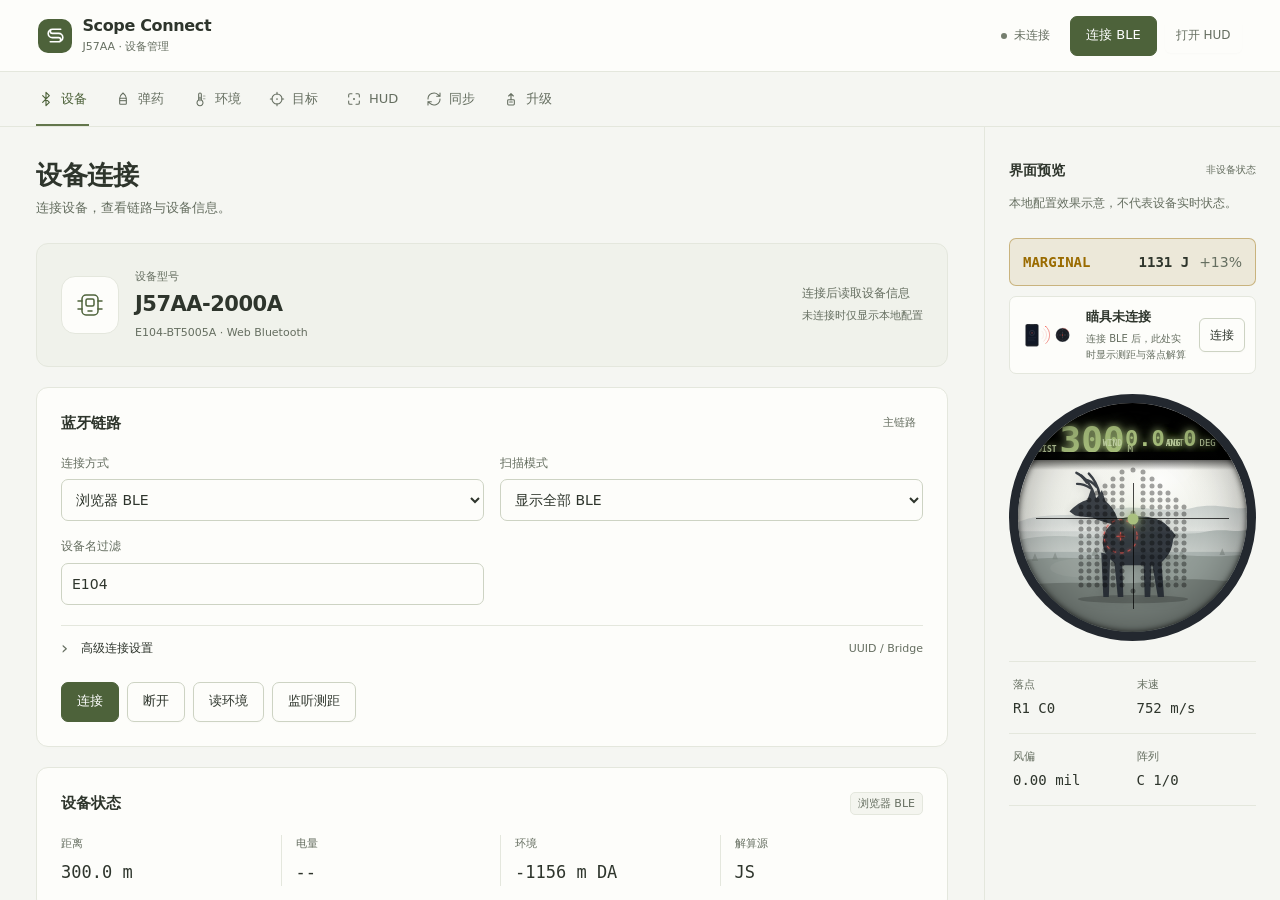
==== commit c66f93ed: "修正移动端升级页分组：检测结果与检测按钮同页（原来把两张设备卡/版本对比/通道状态放进了文件组，用户点检测后看不到结果）。手机升级页现为两组——检测（按钮+双卡+版本对比+通道状态，可滚动）与执行（进" ====
--- a/index.html
+++ b/index.html
@@ -10,7 +10,7 @@
   <link rel="apple-touch-icon" href="./assets/icon-192.png">
   <link rel="stylesheet" href="./src/app.css?v=status-first-1">
   <link rel="stylesheet" href="./src/ui-refinement.css?v=inline-21">
-  <link rel="stylesheet" href="./src/ui/mobile-screens.css?v=mobile-screen-05">
+  <link rel="stylesheet" href="./src/ui/mobile-screens.css?v=mobile-screen-09">
 </head>
 <body data-page="device">
   <div class="app-shell">
@@ -575,6 +575,6 @@
       });
     })();
   </script>
-  <script type="module" src="./src/app.js?v=ui6-11"></script>
+  <script type="module" src="./src/app.js?v=ui6-15"></script>
 </body>
 </html>
--- a/src/ui/mobile-screens.css
+++ b/src/ui/mobile-screens.css
@@ -43,6 +43,8 @@
   .mobile-page .profile-info-specs { grid-template-columns: repeat(2, minmax(0, 1fr)); }
   .mobile-page .toggle-grid { display: grid; grid-template-columns: repeat(2, minmax(0, 1fr)); gap: 10px; }
   .mobile-page .toggle-pill { min-height: 44px; padding: 8px 10px; font-size: 12px; }
+  /* 在线固件库按钮在移动端满足 44px 触摸目标 */
+  .mobile-page .ota-online-open { min-height: 44px; padding-inline: 12px; }
   .mobile-page .toggle-pill span { overflow-wrap: anywhere; }
   .mobile-page .range-stack { margin: 0; }
   .mobile-page .log-box { height: min(260px, 42dvh); }
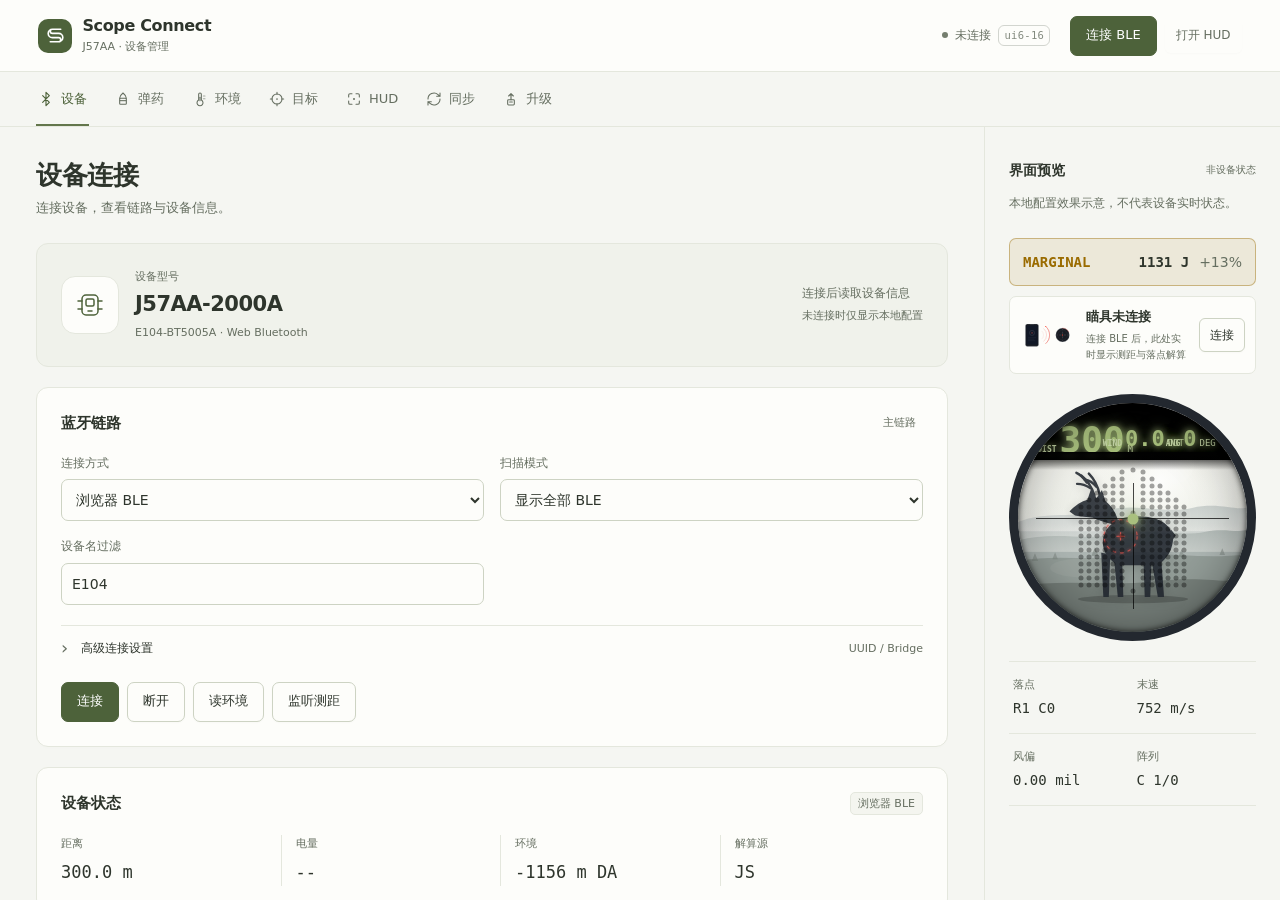
==== commit d2f39c10: "加版本标记 + 确认移动端升级页只剩检测/执行两组：1)顶部状态旁新增 #build-tag 显示当前入口版本（排查'没上线/旧缓存'用）；2)mobile-screen-smoke 实抓 tab 为" ====
--- a/index.html
+++ b/index.html
@@ -9,7 +9,7 @@
   <link rel="icon" type="image/svg+xml" href="./assets/icon.svg">
   <link rel="apple-touch-icon" href="./assets/icon-192.png">
   <link rel="stylesheet" href="./src/app.css?v=status-first-1">
-  <link rel="stylesheet" href="./src/ui-refinement.css?v=inline-21">
+  <link rel="stylesheet" href="./src/ui-refinement.css?v=inline-22">
   <link rel="stylesheet" href="./src/ui/mobile-screens.css?v=mobile-screen-09">
 </head>
 <body data-page="device">
@@ -23,6 +23,7 @@
       <div class="top-status" aria-live="polite">
         <span class="status-dot" id="status-dot"></span>
         <span id="connection-label">未连接</span>
+        <span class="build-tag" id="build-tag">ui6-16</span>
       </div>
 
       <div class="top-actions">
@@ -575,6 +576,6 @@
       });
     })();
   </script>
-  <script type="module" src="./src/app.js?v=ui6-15"></script>
+  <script type="module" src="./src/app.js?v=ui6-16"></script>
 </body>
 </html>
--- a/src/ui-refinement.css
+++ b/src/ui-refinement.css
@@ -34,6 +34,8 @@
 h1 { font-size: 16px; font-weight: 600; line-height: 1.3; letter-spacing: -.35px; white-space: nowrap; }
 .brand-kicker { color: var(--muted); font-size: 11px; line-height: 1.4; }
 .top-status { margin-left: auto; min-width: 0; color: var(--muted); font-size: 12px; gap: 7px; max-width: 220px; }
+/* 版本标记：让用户一眼确认拿到的是哪一版（排查"没上线/缓存"用） */
+.build-tag { font-family: var(--mono); font-size: 10.5px; letter-spacing: .3px; color: var(--muted); opacity: .8; padding: 1px 5px; border: 1px solid color-mix(in srgb, var(--muted) 35%, transparent); border-radius: 6px; white-space: nowrap; }
 #connection-label { min-width: 0; white-space: nowrap; text-overflow: ellipsis; overflow: hidden; }
 .status-dot { width: 6px; height: 6px; box-shadow: none; flex: none; }
 .status-dot.on { box-shadow: none; }
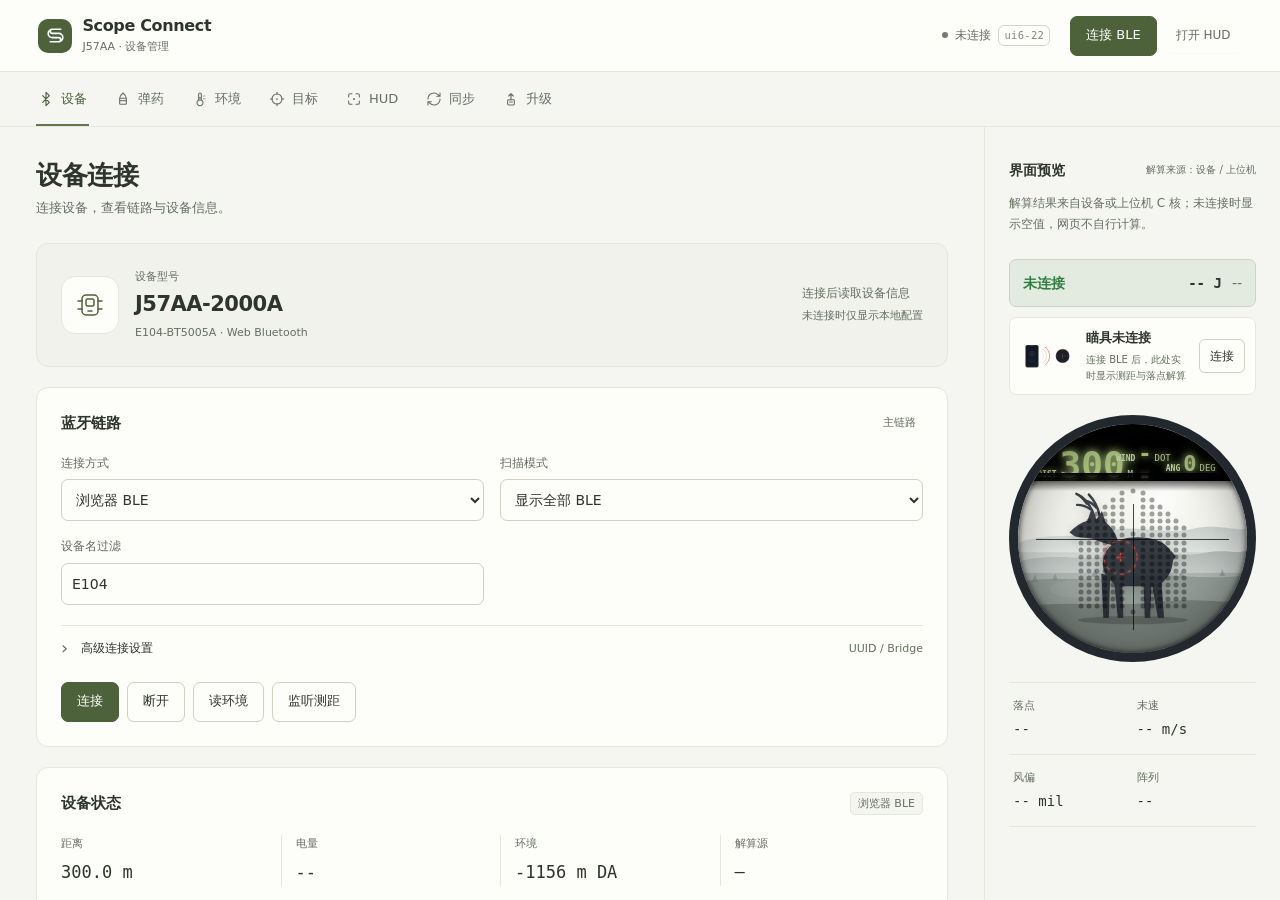
==== commit 268dba17: "[dsh] turn 305: 单测里还写死了已删除的旧固件名，改成从清单动态取： - 问: 继续 - 文件: src/app.js, tests/image-header.test.mjs, ind" ====
--- a/index.html
+++ b/index.html
@@ -23,7 +23,7 @@
       <div class="top-status" aria-live="polite">
         <span class="status-dot" id="status-dot"></span>
         <span id="connection-label">未连接</span>
-        <span class="build-tag" id="build-tag">ui6-16</span>
+        <span class="build-tag" id="build-tag">build</span>
       </div>
 
       <div class="top-actions">
@@ -128,7 +128,7 @@
               <div class="metric"><span>距离</span><strong id="metric-range">-- m</strong></div>
               <div class="metric"><span>电量</span><strong id="metric-battery">--</strong></div>
               <div class="metric"><span>环境</span><strong id="metric-env">手动</strong></div>
-              <div class="metric"><span>解算源</span><strong id="metric-solver">JS</strong></div>
+              <div class="metric"><span>解算源</span><strong id="metric-solver">—</strong></div>
             </div>
           </div>
         </div>
@@ -285,7 +285,7 @@
               </div>
             </div>
             <div class="validation-note">
-              当前网页 JS 是交互预览解算，不作为最终认证。2000m 需选择 .375/.408/.50 等 ELR Profile，并使用 ELR 阵列参数；正式判定以 py-ballisticcalc 参考表、固件 C 输出和实测靶纸三方闭环为准。
+              网页不再本地解算：结果只来自设备（BLE）或上位机 C 核（Bridge），未连接时显示空值。2000m 需选择 .375/.408/.50 等 ELR Profile，并使用 ELR 阵列参数；正式判定以 py-ballisticcalc 参考表、固件 C 输出和实测靶纸三方闭环为准。
             </div>
           </div>
           <div class="field-band">
@@ -452,9 +452,9 @@
       </section>
 
       <aside class="preview-rail" aria-label="瞄具预览" data-expanded="false">
-        <div class="preview-heading"><div><span class="hero-eyebrow">VISUAL PREVIEW</span><h3>界面预览</h3></div><button class="btn compact" id="btn-preview-toggle" type="button" aria-expanded="false" aria-controls="preview-content">展开预览</button><span class="preview-desktop-label">非设备状态</span></div>
+        <div class="preview-heading"><div><span class="hero-eyebrow">VISUAL PREVIEW</span><h3>界面预览</h3></div><button class="btn compact" id="btn-preview-toggle" type="button" aria-expanded="false" aria-controls="preview-content">展开预览</button><span class="preview-desktop-label">解算来源：设备 / 上位机</span></div>
         <div id="preview-content">
-        <p class="preview-disclaimer">本地配置效果示意，不代表设备实时状态。</p>
+        <p class="preview-disclaimer">解算结果来自设备或上位机 C 核；未连接时显示空值，网页不自行计算。</p>
         <div class="solve-strip" id="solve-strip">
           <span id="shot-state">WAIT</span>
           <strong id="shot-energy">-- J</strong>
@@ -576,6 +576,6 @@
       });
     })();
   </script>
-  <script type="module" src="./src/app.js?v=ui6-16"></script>
+  <script type="module" src="./src/app.js?v=ui6-22"></script>
 </body>
 </html>
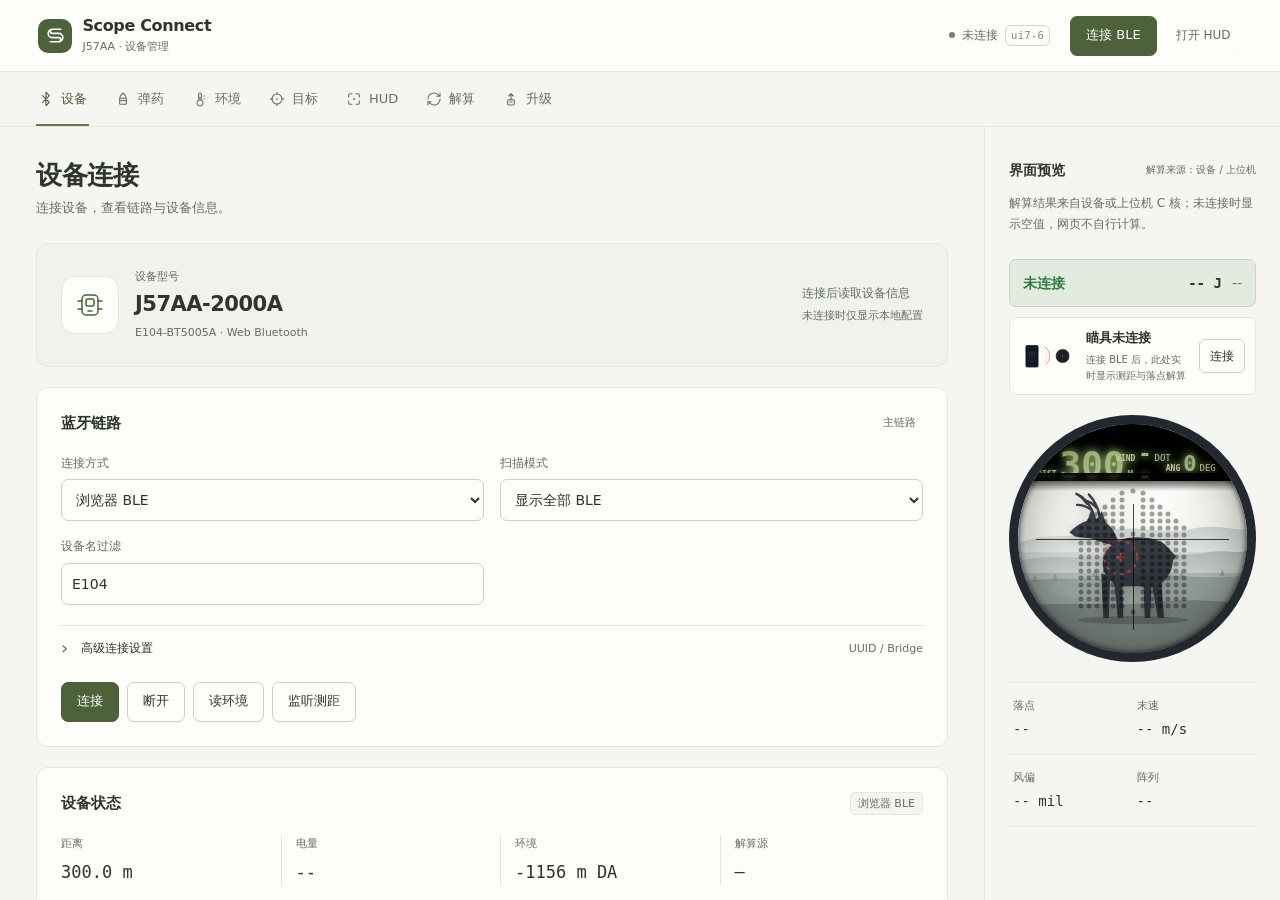
==== commit f68b92b1: "弹道解算做成可交互卡（对齐上位机口径）：1)「同步 DOPE」页改为「弹道解算」卡：数据源下拉(设备解算/上位机 C 核)+距离/横风/逆风输入+解算按钮+12 项结果表(下坠角mil&moa/风偏/" ====
--- a/index.html
+++ b/index.html
@@ -9,8 +9,8 @@
   <link rel="icon" type="image/svg+xml" href="./assets/icon.svg">
   <link rel="apple-touch-icon" href="./assets/icon-192.png">
   <link rel="stylesheet" href="./src/app.css?v=status-first-1">
-  <link rel="stylesheet" href="./src/ui-refinement.css?v=inline-22">
-  <link rel="stylesheet" href="./src/ui/mobile-screens.css?v=mobile-screen-09">
+  <link rel="stylesheet" href="./src/ui-refinement.css?v=inline-23">
+  <link rel="stylesheet" href="./src/ui/mobile-screens.css?v=mobile-screen-11">
 </head>
 <body data-page="device">
   <div class="app-shell">
@@ -263,42 +263,63 @@
         <div class="section-panel" data-panel="sync">
           <div class="field-band">
             <div class="band-head">
-              <h3>弹道算法验证</h3>
-              <span class="source-pill live">py-ballisticcalc 2.2.10</span>
-            </div>
-            <div class="validation-grid">
-              <div>
-                <strong>1. 参考表</strong>
-                <span>用开源 3DoF 库生成 golden table：drop、wind、TOF、末速、能量。</span>
-              </div>
-              <div>
-                <strong>2. 固件回归</strong>
-                <span>同一输入喂给固件 C，允许误差按距离分档，超过阈值必须查模型/单位。</span>
-              </div>
-              <div>
-                <strong>3. 靶场校准</strong>
-                <span>实测初速、镜高、归零、100-800m 靶纸落点，反校 BC/初速。</span>
-              </div>
-              <div>
-                <strong>4. HUD 验收</strong>
-                <span>确认阵列行列、红点位置、NO SHOT X、TOO FAR/ZOOM OUT 和能量阈值一致。</span>
-              </div>
-            </div>
-            <div class="validation-note">
-              网页不再本地解算：结果只来自设备（BLE）或上位机 C 核（Bridge），未连接时显示空值。2000m 需选择 .375/.408/.50 等 ELR Profile，并使用 ELR 阵列参数；正式判定以 py-ballisticcalc 参考表、固件 C 输出和实测靶纸三方闭环为准。
-            </div>
-          </div>
-          <div class="field-band">
-            <div class="band-head">
-              <h3>同步 DOPE</h3>
-              <span class="source-pill pending">固件写入命令待定</span>
-            </div>
-            <div class="sync-summary" id="sync-summary"></div>
+              <h3>弹道解算</h3>
+              <span class="source-pill" id="solve-pill">未解算</span>
+            </div>
+            <div class="form-grid solve-inputs">
+              <label>
+                <span>数据源</span>
+                <select id="solve-source">
+                  <option value="device">设备解算（BLE 固件 C 核）</option>
+                  <option value="bridge">上位机 C 核（Bridge）</option>
+                </select>
+              </label>
+              <label>
+                <span>解算距离 m</span>
+                <input data-bind="target.range_m" type="number" min="1" step="1">
+              </label>
+              <label>
+                <span>横风 m/s</span>
+                <input data-bind="target.cross_wind_ms" type="number" step="0.1">
+              </label>
+              <label>
+                <span>逆/顺风 m/s</span>
+                <input data-bind="target.head_wind_ms" type="number" step="0.1">
+              </label>
+            </div>
+            <p class="conn-banner" id="solve-banner" role="status" aria-live="polite" hidden></p>
+            <div class="metric-grid solve-metrics">
+              <div class="metric"><span>下坠角</span><strong id="sv-drop">--</strong></div>
+              <div class="metric"><span>风偏角</span><strong id="sv-wind">--</strong></div>
+              <div class="metric"><span>飞行时间</span><strong id="sv-time">--</strong></div>
+              <div class="metric"><span>末速</span><strong id="sv-vel">--</strong></div>
+              <div class="metric"><span>能量</span><strong id="sv-energy">--</strong></div>
+              <div class="metric"><span>能量余量</span><strong id="sv-margin">--</strong></div>
+              <div class="metric"><span>HUD 阵列</span><strong id="sv-reticle">--</strong></div>
+              <div class="metric"><span>红点位置</span><strong id="sv-dot">--</strong></div>
+              <div class="metric"><span>射击状态</span><strong id="sv-status">--</strong></div>
+              <div class="metric"><span>HUD 故障</span><strong id="sv-fault">--</strong></div>
+              <div class="metric"><span>空气密度</span><strong id="sv-density">--</strong></div>
+              <div class="metric"><span>可射击</span><strong id="sv-canshoot">--</strong></div>
+            </div>
             <div class="action-row">
-              <button class="btn primary" id="btn-sync-profile" type="button">同步到瞄具</button>
-              <button class="btn" id="btn-solve-device" type="button">设备解算</button>
-              <button class="btn" id="btn-solve-local" type="button">本地 C 校验</button>
-            </div>
+              <button class="btn primary" id="btn-solve-run" type="button">解算</button>
+              <button class="btn" id="btn-solve-protocol" type="button">协议</button>
+              <button class="btn" id="btn-sync-profile" type="button">同步到瞄具</button>
+            </div>
+            <pre class="solve-protocol" id="solve-protocol" hidden></pre>
+            <details class="solve-help" id="solve-help">
+              <summary><span>说明与验证口径</span><span class="details-hint">参考表 · 固件回归 · 靶场 · HUD</span></summary>
+              <div class="validation-grid">
+                <div><strong>1. 参考表</strong><span>用开源 3DoF 库生成 golden table：drop、wind、TOF、末速、能量。</span></div>
+                <div><strong>2. 固件回归</strong><span>同一输入喂给固件 C，允许误差按距离分档，超过阈值必须查模型/单位。</span></div>
+                <div><strong>3. 靶场校准</strong><span>实测初速、镜高、归零、100-800m 靶纸落点，反校 BC/初速。</span></div>
+                <div><strong>4. HUD 验收</strong><span>确认阵列行列、红点位置、NO SHOT X、TOO FAR/ZOOM OUT 和能量阈值一致。</span></div>
+              </div>
+              <div class="validation-note">
+                网页不再本地解算：结果只来自设备（BLE）或上位机 C 核（Bridge），未连接时显示空值。2000m 需选择 .375/.408/.50 等 ELR Profile，并使用 ELR 阵列参数；正式判定以 py-ballisticcalc 参考表、固件 C 输出和实测靶纸三方闭环为准。
+              </div>
+            </details>
           </div>
           <div class="field-band">
             <div class="band-head">
@@ -576,6 +597,6 @@
       });
     })();
   </script>
-  <script type="module" src="./src/app.js?v=ui6-22"></script>
+  <script type="module" src="./src/app.js?v=ui7-6"></script>
 </body>
 </html>
--- a/src/ui-refinement.css
+++ b/src/ui-refinement.css
@@ -566,3 +566,16 @@
   background: color-mix(in srgb, var(--status-error) 10%, transparent);
   font-weight: 600;
 }
+
+/* ===== 弹道解算卡（数据源 / 结果表 / 协议原文） ===== */
+.solve-inputs { grid-template-columns: repeat(auto-fit, minmax(150px, 1fr)); }
+.solve-metrics { grid-template-columns: repeat(auto-fit, minmax(118px, 1fr)); gap: 8px; margin: 10px 0; }
+.solve-metrics .metric { padding: 8px 10px; border-radius: 10px; background: var(--panel-2, rgba(255, 255, 255, 0.04)); border: 1px solid var(--line, rgba(255, 255, 255, 0.08)); }
+.solve-metrics .metric span { font-size: 11px; opacity: 0.72; }
+.solve-metrics .metric strong { font-size: 14px; font-variant-numeric: tabular-nums; }
+.solve-protocol { margin: 10px 0 0; padding: 10px 12px; max-height: 260px; overflow: auto; border-radius: 10px; background: var(--panel-2, rgba(0, 0, 0, 0.3)); border: 1px solid var(--line, rgba(255, 255, 255, 0.08)); font: 11px/1.55 ui-monospace, SFMono-Regular, Menlo, Consolas, monospace; white-space: pre-wrap; word-break: break-all; }
+.solve-help { margin-top: 8px; }
+.solve-help > summary { cursor: pointer; list-style: none; display: flex; gap: 8px; align-items: baseline; padding: 6px 0; font-size: 12px; }
+.solve-help > summary::-webkit-details-marker { display: none; }
+.solve-help .details-hint { font-size: 11px; opacity: 0.6; }
+.solve-help[open] > summary { margin-bottom: 6px; }
--- a/src/ui/mobile-screens.css
+++ b/src/ui/mobile-screens.css
@@ -99,3 +99,8 @@
   .mobile-screen-mode .workspace-head { margin-bottom: 6px; }
   .mobile-screen-mode .mobile-tabs { min-height: 56px; padding-block: 3px; padding-bottom: calc(3px + env(safe-area-inset-bottom)); }
 }
+
+/* 弹道解算卡：说明折叠标题需满足 44px 触控高度 */
+.mobile-page .solve-help > summary { min-height: 44px; padding: 10px 0; align-items: center; }
+.mobile-page .solve-metrics { grid-template-columns: repeat(2, minmax(0, 1fr)); }
+.mobile-page .solve-protocol { max-height: 300px; }
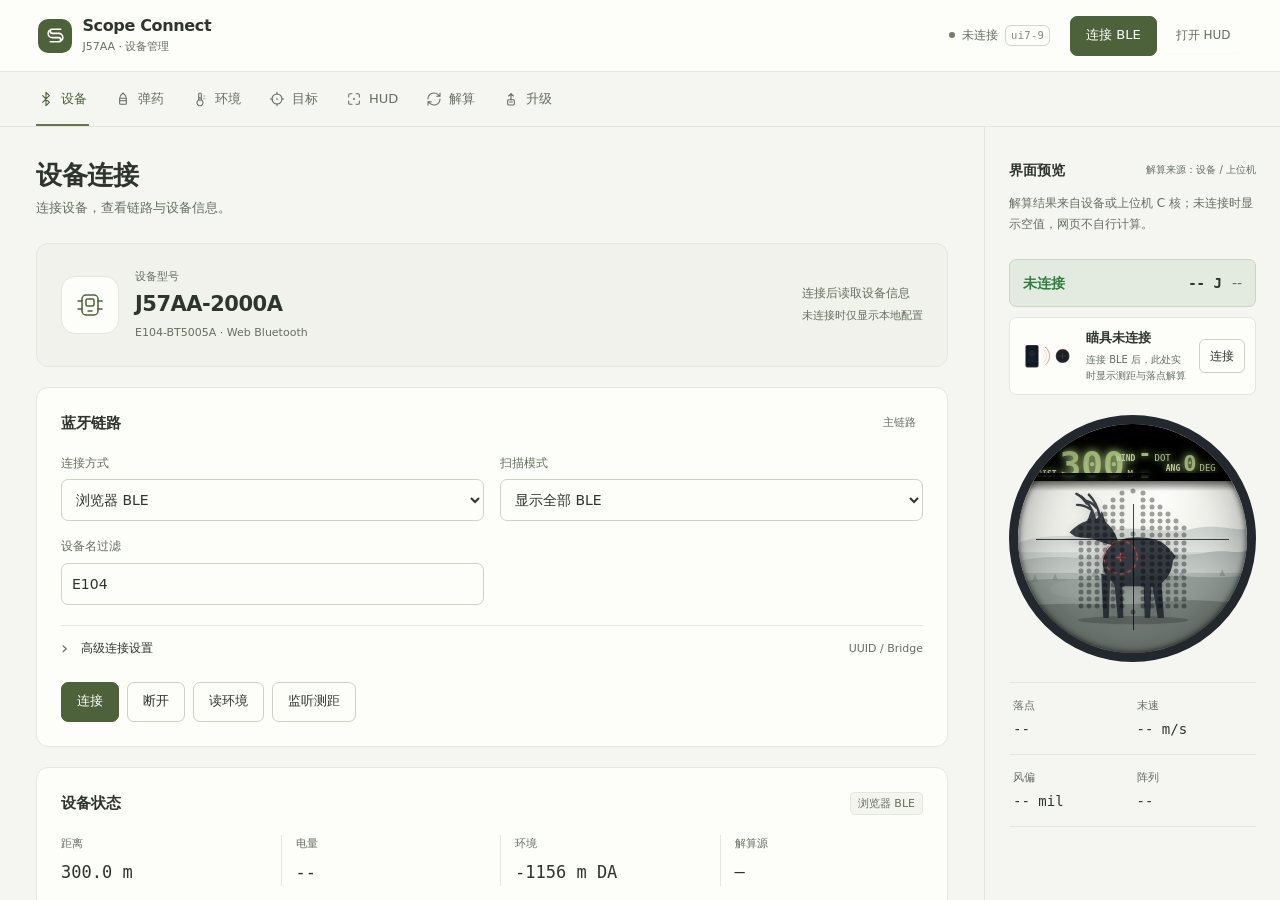
==== commit 6d3868cc: "BLE 设备解算补上 GLPX 弹道板单次事务（修协议不通）：1)根因是网页直接发 52B 查询帧，固件不在代理模式会静默丢弃且无回包；现按上位机口径走 START(flags=0x04)→52B 查" ====
--- a/index.html
+++ b/index.html
@@ -597,6 +597,6 @@
       });
     })();
   </script>
-  <script type="module" src="./src/app.js?v=ui7-6"></script>
+  <script type="module" src="./src/app.js?v=ui7-9"></script>
 </body>
 </html>
